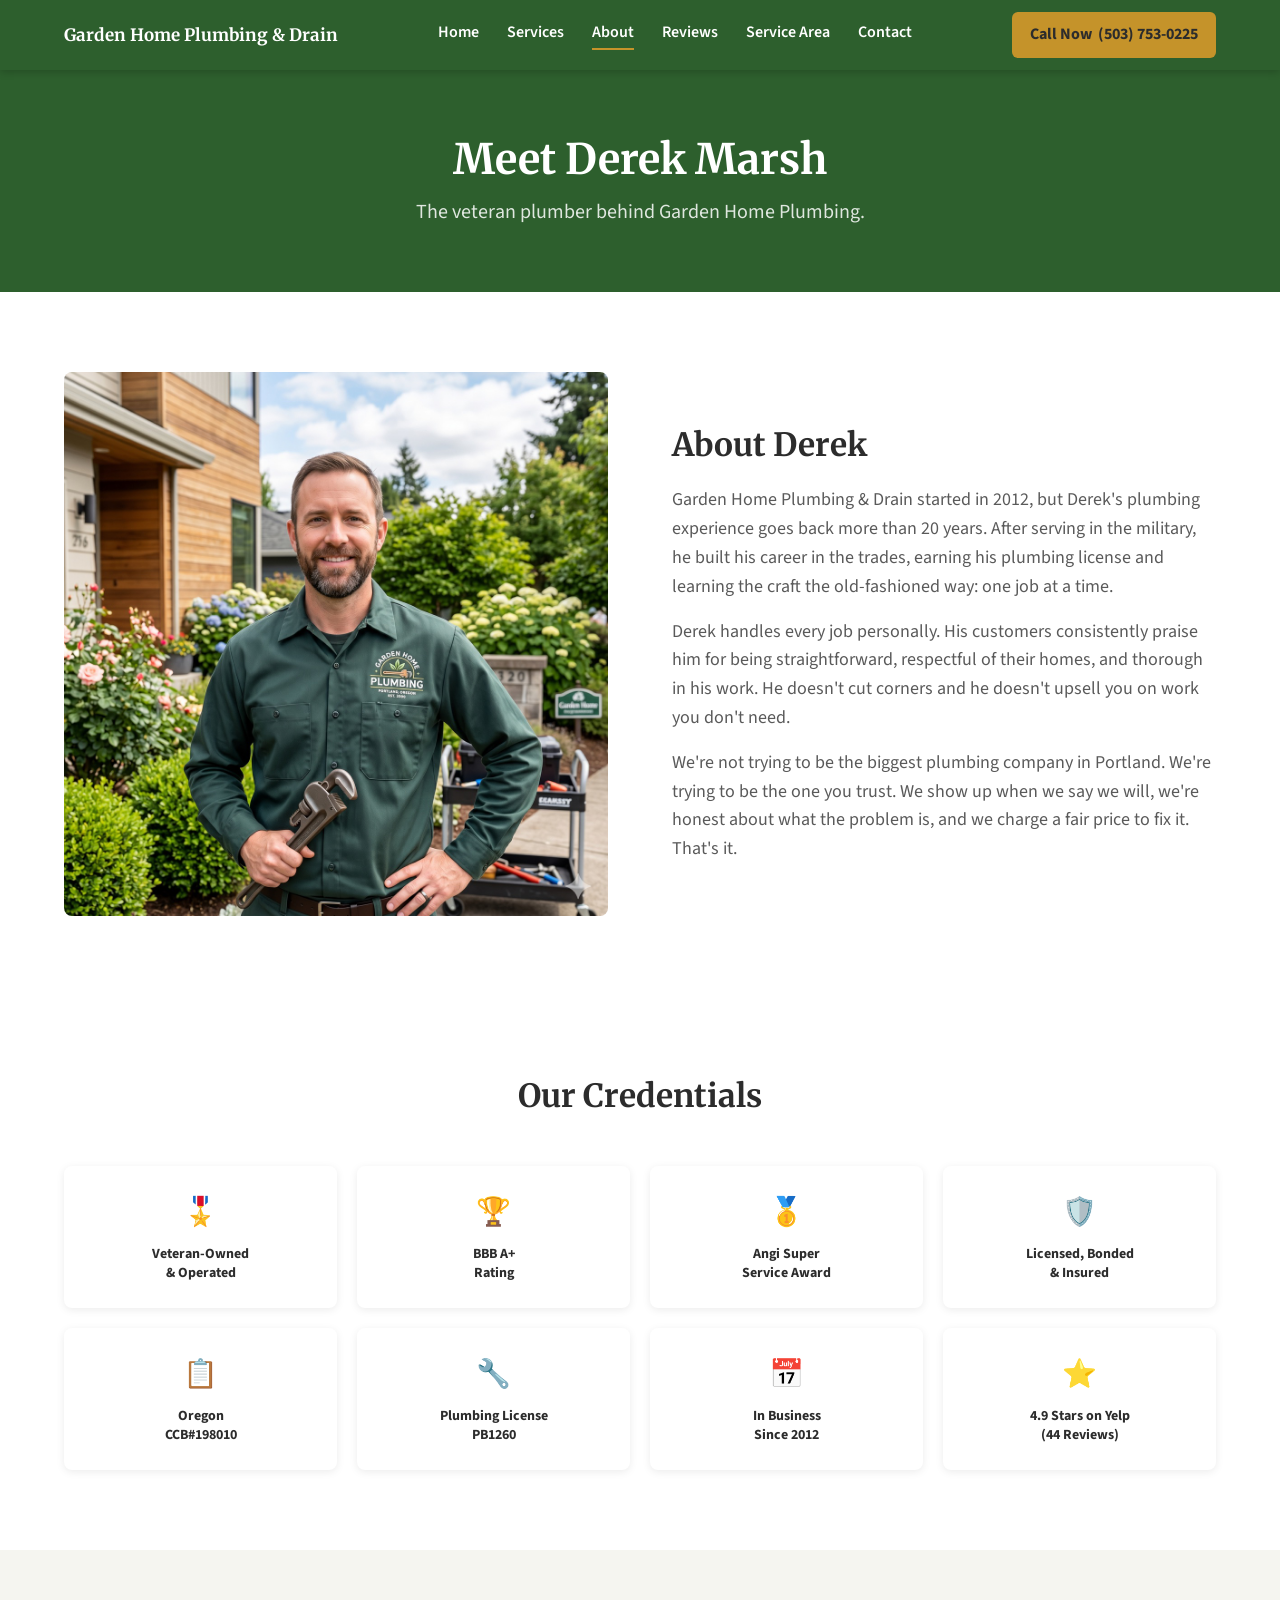
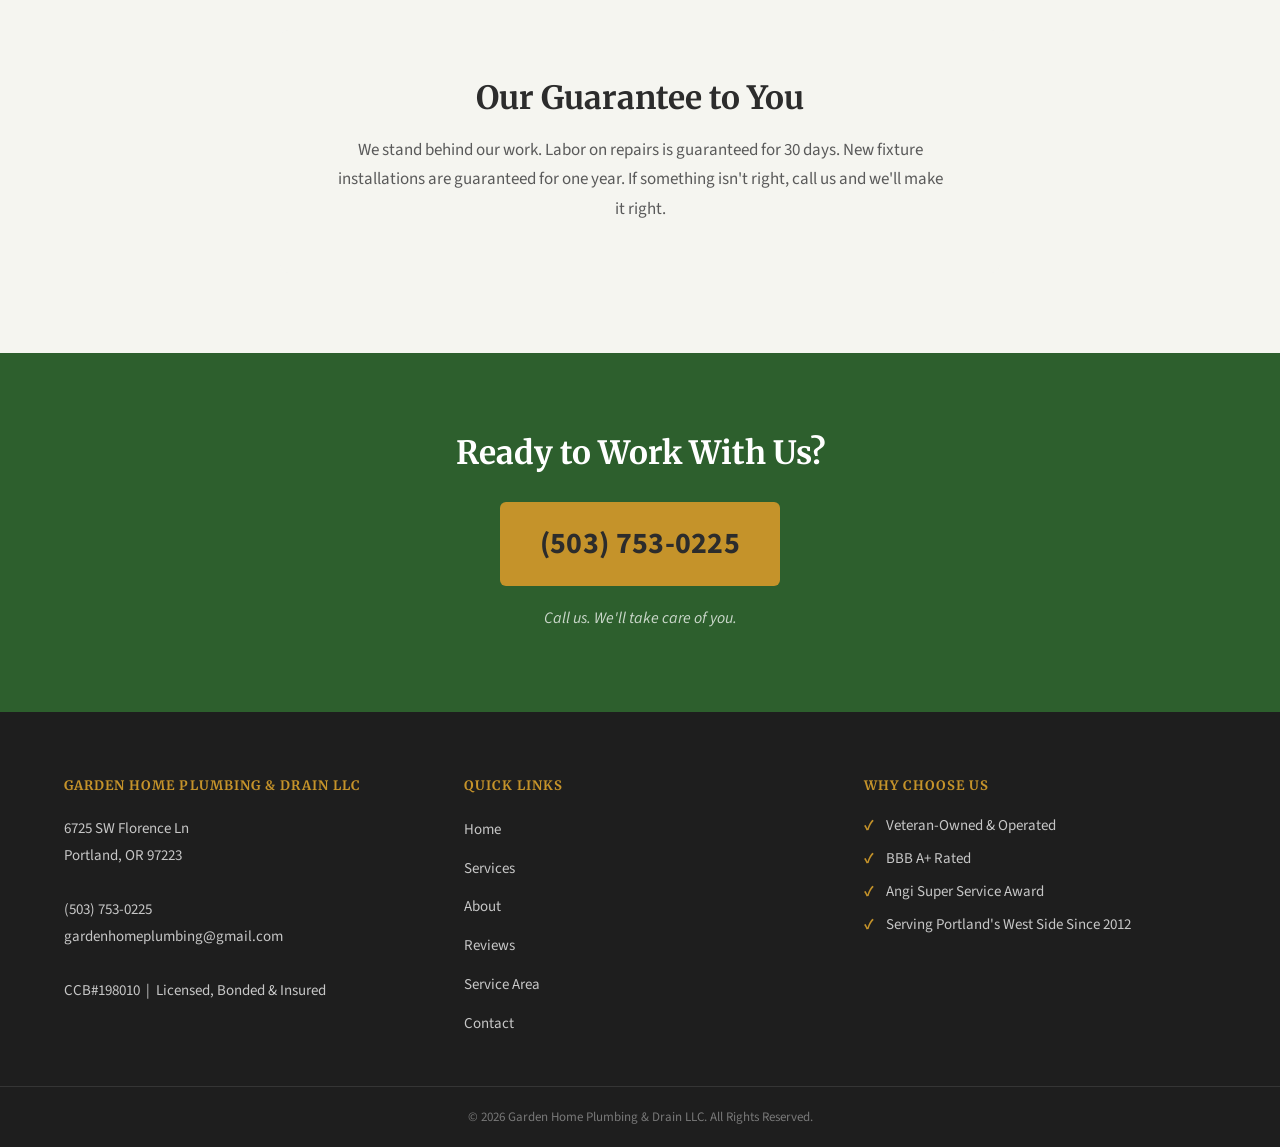
==== about.html @ 9be82d5b "Fix about.html OG image: replace about-derek-lani.jpg with about-derek.jpg Lingering Lani reference " ====
<!DOCTYPE html>
<html lang="en">
<head>
  <meta charset="UTF-8">
  <meta name="viewport" content="width=device-width, initial-scale=1.0">

  <!-- Primary Meta ============================================ -->
  <title>About Us | Veteran-Owned Portland Plumber | Garden Home Plumbing</title>
  <meta name="description" content="Meet Derek Marsh — veteran-owned Portland plumber. BBB A+, 4.9 stars on Yelp, plumbing license PB1260. Serving Portland's west side since 2012.">
  <meta name="robots" content="index, follow">
  <link rel="canonical" href="https://www.gardenhomeplumbingdrain.com/about.html">

  <!-- Open Graph ============================================== -->
  <meta property="og:type"        content="website">
  <meta property="og:site_name"   content="Garden Home Plumbing &amp; Drain LLC">
  <meta property="og:title"       content="About Us | Veteran-Owned Portland Plumber | Garden Home Plumbing">
  <meta property="og:description" content="Meet Derek Marsh — veteran-owned Portland plumber. BBB A+, 4.9 stars on Yelp. Serving Portland's west side since 2012.">
  <meta property="og:url"         content="https://www.gardenhomeplumbingdrain.com/about.html">
  <meta property="og:image"       content="https://www.gardenhomeplumbingdrain.com/images/about-derek.jpg">

  <!-- LocalBusiness Schema ==================================== -->
  <script type="application/ld+json">
  {
    "@context": "https://schema.org",
    "@type": "Plumber",
    "name": "Garden Home Plumbing & Drain LLC",
    "url": "https://www.gardenhomeplumbingdrain.com",
    "telephone": "+15037530225",
    "email": "gardenhomeplumbing@gmail.com",
    "address": {
      "@type": "PostalAddress",
      "streetAddress": "6725 SW Florence Ln",
      "addressLocality": "Portland",
      "addressRegion": "OR",
      "postalCode": "97223",
      "addressCountry": "US"
    },
    "openingHoursSpecification": [
      {
        "@type": "OpeningHoursSpecification",
        "dayOfWeek": ["Monday", "Tuesday", "Wednesday", "Thursday"],
        "opens": "08:00",
        "closes": "17:00"
      },
      {
        "@type": "OpeningHoursSpecification",
        "dayOfWeek": "Friday",
        "opens": "08:00",
        "closes": "16:00"
      }
    ],
    "areaServed": [
      {"@type": "City", "name": "Tigard"},
      {"@type": "City", "name": "Beaverton"},
      {"@type": "City", "name": "Lake Oswego"},
      {"@type": "City", "name": "Sherwood"},
      {"@type": "City", "name": "Tualatin"},
      {"@type": "City", "name": "Aloha"},
      {"@type": "City", "name": "Portland"}
    ],
    "priceRange": "$$",
    "aggregateRating": {
      "@type": "AggregateRating",
      "ratingValue": "4.9",
      "reviewCount": "44",
      "bestRating": "5"
    },
    "sameAs": [
      "https://www.yelp.com/biz/garden-home-plumbing-and-drain-llc-portland",
      "https://www.bbb.org/us/or/portland/profile/plumber/garden-home-plumbing-drain-llc-1296-22822148",
      "https://www.angi.com/companylist/us/or/portland/garden-home-plumbing-and-drain-reviews-7574298.htm"
    ]
  }
  </script>

  <link rel="stylesheet" href="styles.css">
</head>
<body>

  <div id="nav-placeholder"></div>

  <!-- ================================================
       PAGE HEADER
  ================================================ -->
  <section class="page-header">
    <h1>Meet Derek Marsh</h1>
    <p>The veteran plumber behind Garden Home Plumbing.</p>
  </section>

  <!-- ================================================
       SECTION 2: ABOUT DEREK
  ================================================ -->
  <section class="section">
    <div class="container">
      <div class="two-col">

        <img src="images/about-derek.jpg" alt="Derek Marsh, owner of Garden Home Plumbing &amp; Drain" class="photo photo--square" loading="lazy">

        <div class="two-col-text">
          <h2>About Derek</h2>
          <p>Garden Home Plumbing &amp; Drain started in 2012, but Derek's plumbing experience goes back more than 20 years. After serving in the military, he built his career in the trades, earning his plumbing license and learning the craft the old-fashioned way: one job at a time.</p>
          <p>Derek handles every job personally. His customers consistently praise him for being straightforward, respectful of their homes, and thorough in his work. He doesn't cut corners and he doesn't upsell you on work you don't need.</p>
          <p>We're not trying to be the biggest plumbing company in Portland. We're trying to be the one you trust. We show up when we say we will, we're honest about what the problem is, and we charge a fair price to fix it. That's it.</p>
        </div>

      </div>
    </div>
  </section>

  <!-- ================================================
       SECTION 4: CREDENTIALS
  ================================================ -->
  <section class="section">
    <div class="container">
      <div class="section-heading">
        <h2>Our Credentials</h2>
      </div>

      <div class="credentials-grid">

        <div class="credential-item">
          <div class="credential-icon">🎖️</div>
          <div class="credential-label">Veteran-Owned<br>&amp; Operated</div>
        </div>

        <div class="credential-item">
          <div class="credential-icon">🏆</div>
          <div class="credential-label">BBB A+<br>Rating</div>
        </div>

        <div class="credential-item">
          <div class="credential-icon">🥇</div>
          <div class="credential-label">Angi Super<br>Service Award</div>
        </div>

        <div class="credential-item">
          <div class="credential-icon">🛡️</div>
          <div class="credential-label">Licensed, Bonded<br>&amp; Insured</div>
        </div>

        <div class="credential-item">
          <div class="credential-icon">📋</div>
          <div class="credential-label">Oregon<br>CCB#198010</div>
        </div>

        <div class="credential-item">
          <div class="credential-icon">🔧</div>
          <div class="credential-label">Plumbing License<br>PB1260</div>
        </div>

        <div class="credential-item">
          <div class="credential-icon">📅</div>
          <div class="credential-label">In Business<br>Since 2012</div>
        </div>

        <div class="credential-item">
          <div class="credential-icon">⭐</div>
          <div class="credential-label">4.9 Stars on Yelp<br>(44 Reviews)</div>
        </div>

      </div>
    </div>
  </section>

  <!-- ================================================
       SECTION 5: OUR GUARANTEE
  ================================================ -->
  <section class="section section--light">
    <div class="container">
      <div class="guarantee-block">
        <h2>Our Guarantee to You</h2>
        <p>We stand behind our work. Labor on repairs is guaranteed for 30 days. New fixture installations are guaranteed for one year. If something isn't right, call us and we'll make it right.</p>
      </div>
    </div>
  </section>

  <!-- ================================================
       BOTTOM CTA
  ================================================ -->
  <section class="bottom-cta">
    <h2>Ready to Work With Us?</h2>
    <a href="tel:+15037530225" class="btn-phone" aria-label="Call Garden Home Plumbing at (503) 753-0225">(503) 753-0225</a>
    <p class="cta-support">Call us. We'll take care of you.</p>
  </section>

  <div id="footer-placeholder"></div>
  <script src="components.js"></script>
</body>
</html>
---- styles.css ----
/* ============================================
   GARDEN HOME PLUMBING & DRAIN LLC
   styles.css
   ============================================ */

/* Google Fonts */
@import url('https://fonts.googleapis.com/css2?family=Merriweather:wght@400;700&family=Source+Sans+3:wght@400;600;700&display=swap');

/* ============================================
   CSS CUSTOM PROPERTIES
   ============================================ */
:root {
  --green:       #2D5F2D;
  --green-dark:  #1E4A1E;
  --gold:        #C5932A;
  --gold-dark:   #BC8B29; /* darkened from #A67A1E — ensures 4.5:1 contrast with dark text */
  --white:       #FFFFFF;
  --bg-light:    #F5F5F0;
  --text-dark:   #2C2C2C;
  --text-medium: #5A5A5A;
  --footer-bg:   #1E1E1E;
  --border:      #CCCCCC;

  --font-heading: 'Merriweather', Georgia, serif;
  --font-body:    'Source Sans 3', Arial, sans-serif;

  --max-width:           1200px;
  --section-pad:         80px;
  --section-pad-mobile:  48px;
  --card-gap:            24px;
  --card-radius:         8px;
  --btn-radius:          6px;
}

/* ============================================
   RESET & BASE
   ============================================ */
*, *::before, *::after {
  box-sizing: border-box;
  margin: 0;
  padding: 0;
}

html {
  scroll-behavior: smooth;
  overflow-x: hidden;
}

body {
  font-family: var(--font-body);
  font-size: 18px;
  line-height: 1.6;
  color: var(--text-dark);
  background: var(--white);
  overflow-x: hidden;
}

img {
  max-width: 100%;
  height: auto;
  display: block;
}

a {
  color: inherit;
  text-decoration: none;
}

ul {
  list-style: none;
}

/* ============================================
   KEYBOARD FOCUS STYLES (accessibility)
   ============================================ */

/* Suppress mouse-click focus rings while keeping keyboard rings */
:focus:not(:focus-visible) {
  outline: none;
}

/* Default keyboard focus ring — green on light backgrounds */
:focus-visible {
  outline: 3px solid var(--green);
  outline-offset: 3px;
  border-radius: 4px;
}

/* Gold ring on green/dark backgrounds where green outline would be invisible */
.site-header :focus-visible,
.hero :focus-visible,
.bottom-cta :focus-visible,
.page-header :focus-visible,
.section--green :focus-visible,
.nav-mobile-menu :focus-visible,
.site-footer :focus-visible {
  outline-color: var(--gold);
}

/* Form fields already use border+shadow focus style — suppress duplicate outline */
.form-group input:focus-visible,
.form-group textarea:focus-visible {
  outline: none;
}

/* ============================================
   TYPOGRAPHY
   ============================================ */
h1, h2, h3, h4 {
  font-family: var(--font-heading);
  color: var(--text-dark);
}

h1 {
  font-size: 42px;
  line-height: 1.2;
  font-weight: 700;
}

h2 {
  font-size: 32px;
  line-height: 1.3;
  font-weight: 700;
}

h3 {
  font-size: 24px;
  line-height: 1.3;
  font-weight: 700;
}

p {
  margin-bottom: 16px;
}

p:last-child {
  margin-bottom: 0;
}

/* ============================================
   LAYOUT
   ============================================ */
.container {
  max-width: var(--max-width);
  margin: 0 auto;
  padding: 0 24px;
}

.section {
  padding: var(--section-pad) 0;
}

.section--light {
  background: var(--bg-light);
}

.section--green {
  background: var(--green);
}

.section--green h1,
.section--green h2,
.section--green h3,
.section--green p {
  color: var(--white);
}

/* ============================================
   NAVIGATION
   ============================================ */
.site-header {
  position: sticky;
  top: 0;
  z-index: 1000;
  background: var(--green);
  box-shadow: 0 2px 8px rgba(0, 0, 0, 0.2);
}

.nav-inner {
  display: flex;
  align-items: center;
  justify-content: space-between;
  height: 70px;
  max-width: var(--max-width);
  margin: 0 auto;
  padding: 0 24px;
  gap: 24px;
}

.nav-brand {
  font-family: var(--font-heading);
  font-size: 17px;
  font-weight: 700;
  color: var(--white);
  flex-shrink: 0;
  line-height: 1.2;
}

.nav-brand:hover {
  color: rgba(255, 255, 255, 0.9);
}

.nav-links {
  display: flex;
  gap: 28px;
  align-items: center;
  flex: 1;
  justify-content: center;
}

.nav-links a {
  color: var(--white);
  font-size: 16px;
  font-weight: 600;
  font-family: var(--font-body);
  padding-bottom: 3px;
  border-bottom: 2px solid transparent;
  transition: border-color 0.2s;
  white-space: nowrap;
}

.nav-links a:hover,
.nav-links a.active {
  border-bottom-color: var(--gold);
}

.nav-phone {
  flex-shrink: 0;
}

.nav-phone a {
  display: inline-block;
  background: var(--gold);
  color: var(--text-dark); /* dark text on gold — passes WCAG AA (5.04:1) */
  font-size: 16px;
  font-weight: 700;
  font-family: var(--font-body);
  padding: 10px 18px;
  border-radius: var(--btn-radius);
  transition: background 0.2s;
  white-space: nowrap;
}

.nav-phone a:hover {
  background: var(--gold-dark);
  color: var(--text-dark);
}

.nav-hamburger {
  display: none;
  flex-direction: column;
  gap: 5px;
  background: none;
  border: none;
  cursor: pointer;
  padding: 6px 4px;
  flex-shrink: 0;
}

.nav-hamburger span {
  display: block;
  width: 26px;
  height: 2px;
  background: var(--white);
  border-radius: 2px;
  transition: all 0.25s;
}

/* Hamburger open state */
.nav-hamburger.open span:nth-child(1) {
  transform: translateY(7px) rotate(45deg);
}
.nav-hamburger.open span:nth-child(2) {
  opacity: 0;
}
.nav-hamburger.open span:nth-child(3) {
  transform: translateY(-7px) rotate(-45deg);
}

/* Mobile dropdown */
.nav-mobile-menu {
  display: none;
  background: var(--green-dark);
  padding: 8px 24px 20px;
}

.nav-mobile-menu.open {
  display: block;
}

.nav-mobile-menu a {
  display: block;
  color: var(--white);
  font-size: 17px;
  font-weight: 600;
  font-family: var(--font-body);
  padding: 13px 0;
  border-bottom: 1px solid rgba(255, 255, 255, 0.1);
}

.nav-mobile-menu a:last-child {
  border-bottom: none;
}

.nav-mobile-menu a:hover,
.nav-mobile-menu a.active {
  color: var(--white); /* was gold — gold on dark-green only 3.69:1, white is 10.23:1 */
  text-decoration: underline;
  text-underline-offset: 3px;
}

.nav-mobile-phone {
  display: block;
  margin-top: 16px;
  background: var(--gold);
  color: var(--text-dark) !important;
  font-weight: 700;
  text-align: center;
  padding: 12px 20px;
  border-radius: var(--btn-radius);
  border-bottom: none !important;
  text-decoration: none !important;
}

.nav-mobile-phone:hover {
  background: var(--gold-dark);
  text-decoration: none !important;
}

/* ============================================
   FOOTER
   ============================================ */
.site-footer {
  background: var(--footer-bg);
  color: var(--white);
}

.footer-main {
  display: grid;
  grid-template-columns: repeat(3, 1fr);
  gap: 48px;
  max-width: var(--max-width);
  margin: 0 auto;
  padding: 64px 24px 48px;
}

.footer-col h4 {
  font-family: var(--font-heading);
  font-size: 13px;
  color: var(--gold);
  text-transform: uppercase;
  letter-spacing: 0.08em;
  margin-bottom: 18px;
}

.footer-col address {
  font-style: normal;
  font-size: 15px;
  line-height: 1.8;
  color: rgba(255, 255, 255, 0.75);
}

.footer-col address a {
  color: rgba(255, 255, 255, 0.75);
  transition: color 0.2s;
}

.footer-col address a:hover {
  color: var(--gold);
}

.footer-col ul {
  display: flex;
  flex-direction: column;
  gap: 10px;
}

.footer-col ul a {
  font-size: 15px;
  color: rgba(255, 255, 255, 0.75);
  transition: color 0.2s;
}

.footer-col ul a:hover {
  color: var(--gold);
}

.footer-trust ul {
  gap: 12px;
}

.footer-trust li {
  font-size: 15px;
  color: rgba(255, 255, 255, 0.75);
  padding-left: 22px;
  position: relative;
  line-height: 1.4;
}

.footer-trust li::before {
  content: '✓';
  position: absolute;
  left: 0;
  color: var(--gold);
  font-weight: 700;
}

.footer-bottom {
  border-top: 1px solid rgba(255, 255, 255, 0.1);
  padding: 20px 24px;
  text-align: center;
}

.footer-bottom p {
  font-size: 13px;
  color: rgba(255, 255, 255, 0.4);
  margin: 0;
}

/* ============================================
   BUTTONS
   ============================================ */
.btn {
  display: inline-block;
  font-family: var(--font-body);
  font-weight: 700;
  border: none;
  border-radius: var(--btn-radius);
  cursor: pointer;
  transition: background 0.2s, color 0.2s, border-color 0.2s;
  line-height: 1;
  text-align: center;
  text-decoration: none;
}

/* Gold — primary CTA (phone calls, main actions) */
.btn-primary {
  background: var(--gold);
  color: var(--text-dark); /* dark text on gold — passes WCAG AA (5.04:1) */
  text-transform: uppercase;
  letter-spacing: 0.04em;
  padding: 14px 28px;
  font-size: 15px;
}

.btn-primary:hover {
  background: var(--gold-dark);
  color: var(--text-dark);
}

/* Green — secondary CTA (internal navigation) */
.btn-secondary {
  background: var(--green);
  color: var(--white);
  padding: 12px 24px;
  font-size: 15px;
}

.btn-secondary:hover {
  background: var(--green-dark);
  color: var(--white);
}

/* Outline — low-emphasis actions */
.btn-outline {
  background: transparent;
  color: var(--green);
  border: 2px solid var(--green);
  padding: 11px 24px;
  font-size: 15px;
}

.btn-outline:hover {
  background: var(--green);
  color: var(--white);
}

/* White outline — used on dark/green backgrounds */
.btn-outline-white {
  background: transparent;
  color: var(--white);
  border: 2px solid var(--white);
  padding: 11px 24px;
  font-size: 15px;
}

.btn-outline-white:hover {
  background: var(--white);
  color: var(--green);
}

/* Large phone number button */
.btn-phone {
  display: inline-block;
  background: var(--gold);
  color: var(--text-dark); /* dark text on gold — passes WCAG AA (5.04:1) */
  font-family: var(--font-body);
  font-size: 30px;
  font-weight: 700;
  padding: 18px 40px;
  border-radius: var(--btn-radius);
  transition: background 0.2s;
  text-decoration: none;
  letter-spacing: 0.01em;
}

.btn-phone:hover {
  background: var(--gold-dark);
  color: var(--text-dark);
}

/* ============================================
   PAGE HEADER BANNERS (inner pages)
   ============================================ */
.page-header {
  background: var(--green);
  padding: 64px 24px;
  text-align: center;
}

.page-header h1 {
  color: var(--white);
  margin-bottom: 12px;
}

.page-header p {
  color: rgba(255, 255, 255, 0.85);
  font-size: 20px;
  max-width: 620px;
  margin: 0 auto;
}

/* ============================================
   HERO (homepage)
   ============================================ */
.hero {
  background: var(--green);
  padding: var(--section-pad) 24px;
  text-align: center;
}

.hero-content {
  max-width: 760px;
  margin: 0 auto;
}

.hero h1 {
  color: var(--white);
  margin-bottom: 20px;
}

.hero-sub {
  font-size: 20px;
  color: rgba(255, 255, 255, 0.88);
  margin-bottom: 36px;
  line-height: 1.6;
}

.hero-tagline {
  margin-top: 20px;
  font-size: 16px;
  color: rgba(255, 255, 255, 0.7);
  font-style: italic;
}

/* ============================================
   TRUST BADGES
   ============================================ */
.trust-badges {
  padding: 48px 24px;
}

.trust-badges-grid {
  display: grid;
  grid-template-columns: repeat(4, 1fr);
  gap: 24px;
  max-width: var(--max-width);
  margin: 0 auto;
  text-align: center;
}

.trust-badge {
  display: flex;
  flex-direction: column;
  align-items: center;
  gap: 14px;
}

.trust-badge-icon {
  width: 68px;
  height: 68px;
  background: var(--green);
  border-radius: 50%;
  display: flex;
  align-items: center;
  justify-content: center;
  font-size: 26px;
  flex-shrink: 0;
}

.trust-badge-label {
  font-weight: 700;
  font-size: 15px;
  color: var(--text-dark);
  line-height: 1.35;
}

/* ============================================
   SERVICE CARDS (homepage grid)
   ============================================ */
.services-grid {
  display: grid;
  grid-template-columns: repeat(3, 1fr);
  gap: var(--card-gap);
  margin-bottom: 40px;
}

.service-card {
  background: var(--white);
  border-radius: var(--card-radius);
  box-shadow: 0 2px 8px rgba(0, 0, 0, 0.09);
  padding: 28px 24px;
  transition: box-shadow 0.2s, transform 0.2s;
}

.service-card:hover {
  box-shadow: 0 6px 20px rgba(0, 0, 0, 0.13);
  transform: translateY(-2px);
}

.service-card-icon {
  font-size: 28px;
  margin-bottom: 14px;
}

.service-card h3 {
  font-size: 18px;
  color: var(--green);
  margin-bottom: 8px;
}

.service-card p {
  font-size: 15px;
  color: var(--text-medium);
  line-height: 1.5;
  margin: 0;
}

/* ============================================
   TWO-COLUMN LAYOUT
   ============================================ */
.two-col {
  display: grid;
  grid-template-columns: 1fr 1fr;
  gap: 64px;
  align-items: center;
}

.two-col-text h2 {
  margin-bottom: 20px;
}

.two-col-text p {
  color: var(--text-medium);
}

.two-col-text .btn {
  margin-top: 12px;
}

/* Reverse column order: text left, image right */
.two-col--reversed {
  direction: rtl;
}

.two-col--reversed > * {
  direction: ltr;
}

@media (max-width: 960px) {
  .two-col--reversed {
    direction: ltr;
  }
}

/* ============================================
   IMAGE PLACEHOLDERS
   ============================================ */
.img-placeholder {
  background: var(--bg-light);
  color: var(--text-medium);
  display: flex;
  align-items: center;
  justify-content: center;
  text-align: center;
  padding: 24px;
  font-size: 14px;
  font-family: var(--font-body);
  font-style: italic;
  border-radius: var(--card-radius);
  line-height: 1.5;
  width: 100%;
}

.img-placeholder--hero   { aspect-ratio: 16 / 9; }
.img-placeholder--square { aspect-ratio: 1 / 1;  }
.img-placeholder--service { aspect-ratio: 4 / 3; }

/* Real photos — replaces placeholders once images are available */
.photo {
  width: 100%;
  display: block;
  border-radius: var(--card-radius);
  object-fit: cover;
}

.photo--square  { aspect-ratio: 1 / 1; }
.photo--service { aspect-ratio: 4 / 3; }

/* ============================================
   TESTIMONIAL CARDS
   ============================================ */
.testimonials-grid {
  display: grid;
  grid-template-columns: repeat(2, 1fr);
  gap: var(--card-gap);
  margin-bottom: 40px;
}

.testimonial-card {
  background: var(--white);
  border-radius: var(--card-radius);
  box-shadow: 0 2px 8px rgba(0, 0, 0, 0.09);
  padding: 32px 28px;
  transition: box-shadow 0.2s;
}

.testimonial-card:hover {
  box-shadow: 0 6px 20px rgba(0, 0, 0, 0.13);
}

.testimonial-quote {
  font-size: 17px;
  line-height: 1.65;
  color: var(--text-dark);
  font-style: italic;
  margin-bottom: 24px;
  position: relative;
  padding-left: 28px;
}

.testimonial-quote::before {
  content: '\201C';
  font-family: Georgia, serif;
  font-size: 60px;
  color: var(--gold);
  line-height: 1;
  position: absolute;
  left: -4px;
  top: -10px;
}

.testimonial-author {
  font-weight: 700;
  font-size: 15px;
  color: var(--green);
}

.testimonial-location {
  font-size: 14px;
  color: var(--text-medium);
  margin-top: 2px;
}

/* ============================================
   BOTTOM CTA STRIP
   ============================================ */
.bottom-cta {
  background: var(--green);
  padding: var(--section-pad) 24px;
  text-align: center;
}

.bottom-cta h2 {
  color: var(--white);
  margin-bottom: 28px;
}

.bottom-cta .cta-support {
  margin-top: 20px;
  font-size: 16px;
  color: rgba(255, 255, 255, 0.75);
  font-style: italic;
}

/* ============================================
   SERVICE AREA GRID
   ============================================ */
.area-grid {
  display: grid;
  grid-template-columns: repeat(4, 1fr);
  gap: 0;
  margin-bottom: 40px;
  border-top: 1px solid var(--border);
  border-left: 1px solid var(--border);
}

.area-grid-item {
  font-size: 16px;
  font-weight: 600;
  color: var(--text-dark);
  padding: 12px 16px;
  border-bottom: 1px solid var(--border);
  border-right: 1px solid var(--border);
}

/* ============================================
   NOT SURE BLOCK (service area page)
   ============================================ */
.not-sure-block {
  max-width: 620px;
  margin: 0 auto;
  text-align: center;
}

.not-sure-block h2 {
  margin-bottom: 16px;
}

.not-sure-block p {
  font-size: 18px;
  color: var(--text-medium);
  line-height: 1.7;
}

.not-sure-block a {
  color: var(--green);
  font-weight: 700;
  text-decoration: underline;
}

/* ============================================
   REVIEW SUMMARY BAR
   ============================================ */
.review-summary {
  display: flex;
  justify-content: center;
  align-items: center;
  gap: 48px;
  flex-wrap: wrap;
  padding: 36px 24px;
  background: var(--bg-light);
  border-radius: var(--card-radius);
  margin-bottom: 48px;
}

.review-stat-number {
  display: block;
  font-family: var(--font-heading);
  font-size: 30px;
  font-weight: 700;
  color: var(--green);
  line-height: 1;
  margin-bottom: 4px;
}

.review-stat-label {
  font-size: 14px;
  color: var(--text-medium);
}

/* ============================================
   EXTERNAL REVIEW LINKS
   ============================================ */
.review-links {
  display: grid;
  grid-template-columns: repeat(3, 1fr);
  gap: var(--card-gap);
}

.review-link-card {
  background: var(--white);
  border-radius: var(--card-radius);
  box-shadow: 0 2px 8px rgba(0, 0, 0, 0.09);
  padding: 32px 24px;
  text-align: center;
  transition: box-shadow 0.2s, transform 0.2s;
  color: var(--text-dark);
}

.review-link-card:hover {
  box-shadow: 0 6px 20px rgba(0, 0, 0, 0.13);
  transform: translateY(-2px);
  color: var(--text-dark);
}

.review-link-card .review-platform {
  font-family: var(--font-heading);
  font-size: 20px;
  font-weight: 700;
  color: var(--green);
  margin-bottom: 10px;
}

.review-link-card p {
  font-size: 15px;
  color: var(--text-medium);
  margin: 0 0 12px;
}

.review-link-arrow {
  font-size: 18px;
  color: var(--gold);
  font-weight: 700;
}

/* ============================================
   SERVICES LIST PAGE (alternating)
   ============================================ */
.service-detail {
  padding: var(--section-pad) 0;
  background: var(--white);
}

.service-detail + .service-detail {
  border-top: 1px solid #e8e8e3;
}

/* Alternate rows get a light background */
.service-detail--alt {
  background: var(--bg-light);
}

/* Flip column order for alt rows: image moves to right, text to left */
.service-detail--alt .two-col {
  direction: rtl;
}

.service-detail--alt .two-col > * {
  direction: ltr;
}

@media (max-width: 960px) {
  /* Restore normal stacking order on tablet/mobile */
  .service-detail--alt .two-col {
    direction: ltr;
  }
}

/* ============================================
   PRICING BLOCK
   ============================================ */
.pricing-block {
  border-left: 5px solid var(--gold);
  background: var(--white);
  border-radius: var(--card-radius);
  box-shadow: 0 2px 8px rgba(0, 0, 0, 0.08);
  padding: 40px 48px;
  max-width: 720px;
  margin: 0 auto;
  text-align: center;
}

.pricing-block h2 {
  margin-bottom: 16px;
}

.pricing-block p {
  font-size: 17px;
  color: var(--text-medium);
  line-height: 1.75;
  margin: 0;
}

/* ============================================
   CREDENTIALS GRID
   ============================================ */
.credentials-grid {
  display: grid;
  grid-template-columns: repeat(4, 1fr);
  gap: 20px;
}

.credential-item {
  background: var(--white);
  border-radius: var(--card-radius);
  box-shadow: 0 2px 8px rgba(0, 0, 0, 0.08);
  padding: 24px 16px;
  text-align: center;
}

.credential-icon {
  font-size: 28px;
  margin-bottom: 10px;
}

.credential-label {
  font-size: 14px;
  font-weight: 700;
  color: var(--text-dark);
  line-height: 1.4;
}

/* ============================================
   GUARANTEE BLOCK
   ============================================ */
.guarantee-block {
  background: var(--bg-light);
  border-radius: var(--card-radius);
  padding: 48px 56px;
  max-width: 720px;
  margin: 0 auto;
  text-align: center;
}

.guarantee-block h2 {
  margin-bottom: 16px;
}

.guarantee-block p {
  font-size: 17px;
  color: var(--text-medium);
  line-height: 1.75;
  margin: 0;
}

/* ============================================
   CONTACT PAGE
   ============================================ */
.contact-grid {
  display: grid;
  grid-template-columns: 1fr 1fr;
  gap: 64px;
  align-items: start;
}

.contact-detail-row {
  display: flex;
  gap: 16px;
  margin-bottom: 18px;
  align-items: flex-start;
}

.contact-detail-label {
  font-weight: 700;
  font-size: 15px;
  color: var(--text-dark);
  min-width: 60px;
  flex-shrink: 0;
}

.contact-detail-value {
  font-size: 15px;
  color: var(--text-medium);
  line-height: 1.5;
}

.contact-detail-value a {
  color: var(--green);
  text-decoration: underline;
}

.contact-note {
  margin-top: 24px;
  font-size: 15px;
  color: var(--text-medium);
  font-style: italic;
}

/* Contact form */
.form-group {
  margin-bottom: 20px;
}

.form-group label {
  display: block;
  font-weight: 600;
  font-size: 15px;
  color: var(--text-dark);
  margin-bottom: 6px;
}

.form-group input,
.form-group textarea {
  width: 100%;
  border: 1px solid var(--border);
  border-radius: 6px;
  padding: 12px;
  font-family: var(--font-body);
  font-size: 16px;
  color: var(--text-dark);
  background: var(--white);
  transition: border-color 0.2s;
  appearance: none;
}

.form-group input:focus,
.form-group textarea:focus {
  outline: none;
  border-color: var(--green);
  box-shadow: 0 0 0 3px rgba(45, 95, 45, 0.1);
}

.form-group textarea {
  resize: vertical;
  min-height: 130px;
}

.form-note {
  font-size: 13px;
  color: var(--text-medium);
  margin-top: 12px;
  font-style: italic;
}

.form-success {
  display: none;
  background: var(--bg-light);
  border-left: 4px solid var(--green);
  border-radius: var(--card-radius);
  padding: 20px 24px;
  margin-top: 16px;
  font-size: 16px;
  color: var(--text-dark);
  line-height: 1.5;
}

/* ============================================
   PHONE CTA BLOCK (large centered)
   ============================================ */
.phone-cta-block {
  text-align: center;
  padding: 48px 24px;
}

/* ============================================
   SECTION HEADING (centered with optional sub)
   ============================================ */
.section-heading {
  text-align: center;
  margin-bottom: 48px;
}

.section-heading h2 {
  margin-bottom: 12px;
}

.section-heading p {
  font-size: 18px;
  color: var(--text-medium);
  max-width: 560px;
  margin: 0 auto;
}

/* ============================================
   UTILITY
   ============================================ */
.text-center  { text-align: center; }
.text-green   { color: var(--green); }
.text-gold    { color: var(--gold); }
.text-medium  { color: var(--text-medium); }

.mt-8  { margin-top: 8px; }
.mt-16 { margin-top: 16px; }
.mt-24 { margin-top: 24px; }
.mt-32 { margin-top: 32px; }
.mt-40 { margin-top: 40px; }
.mt-48 { margin-top: 48px; }

.mb-8  { margin-bottom: 8px; }
.mb-16 { margin-bottom: 16px; }
.mb-24 { margin-bottom: 24px; }
.mb-32 { margin-bottom: 32px; }
.mb-40 { margin-bottom: 40px; }
.mb-48 { margin-bottom: 48px; }

/* ============================================
   RESPONSIVE — TABLET  (≤ 960px)
   ============================================ */
@media (max-width: 960px) {
  .two-col {
    grid-template-columns: 1fr;
    gap: 40px;
  }

  .services-grid {
    grid-template-columns: repeat(2, 1fr);
  }

  .trust-badges-grid {
    grid-template-columns: repeat(2, 1fr);
    gap: 32px;
  }

  .credentials-grid {
    grid-template-columns: repeat(2, 1fr);
  }

  .review-links {
    grid-template-columns: 1fr;
    max-width: 480px;
    margin-left: auto;
    margin-right: auto;
  }

  .footer-main {
    grid-template-columns: 1fr 1fr;
    gap: 40px;
  }

  .footer-main .footer-col:last-child {
    grid-column: 1 / -1;
  }

  .area-grid {
    grid-template-columns: repeat(3, 1fr);
  }

  .contact-grid {
    grid-template-columns: 1fr;
    gap: 48px;
  }

  .pricing-block {
    padding: 36px 36px;
  }

  .guarantee-block {
    padding: 40px 40px;
  }
}

/* ============================================
   RESPONSIVE — MOBILE  (≤ 640px)
   ============================================ */
@media (max-width: 640px) {
  body { font-size: 16px; }

  h1 { font-size: 30px; }
  h2 { font-size: 26px; }
  h3 { font-size: 20px; }

  .section { padding: var(--section-pad-mobile) 0; }

  /* Nav — hide links and desktop phone button, show hamburger */
  .nav-links     { display: none; }
  .nav-phone     { display: none; }
  .nav-hamburger { display: flex; }

  .nav-brand {
    font-size: 14px;
  }

  /* Grids → single column */
  .services-grid      { grid-template-columns: 1fr; }
  .testimonials-grid  { grid-template-columns: 1fr; }
  .area-grid          { grid-template-columns: repeat(2, 1fr); }
  .credentials-grid   { grid-template-columns: repeat(2, 1fr); }

  .trust-badges-grid {
    grid-template-columns: repeat(2, 1fr);
    gap: 24px;
  }

  /* Footer */
  .footer-main {
    grid-template-columns: 1fr;
    gap: 32px;
    padding: 48px 24px 32px;
  }

  .footer-main .footer-col:last-child {
    grid-column: auto;
  }

  /* Large phone button */
  .btn-phone {
    font-size: 24px;
    padding: 15px 28px;
  }

  .page-header {
    padding: 48px 20px;
  }

  .page-header p {
    font-size: 17px;
  }

  .pricing-block,
  .guarantee-block {
    padding: 32px 24px;
  }

  .review-summary {
    gap: 28px;
  }
}
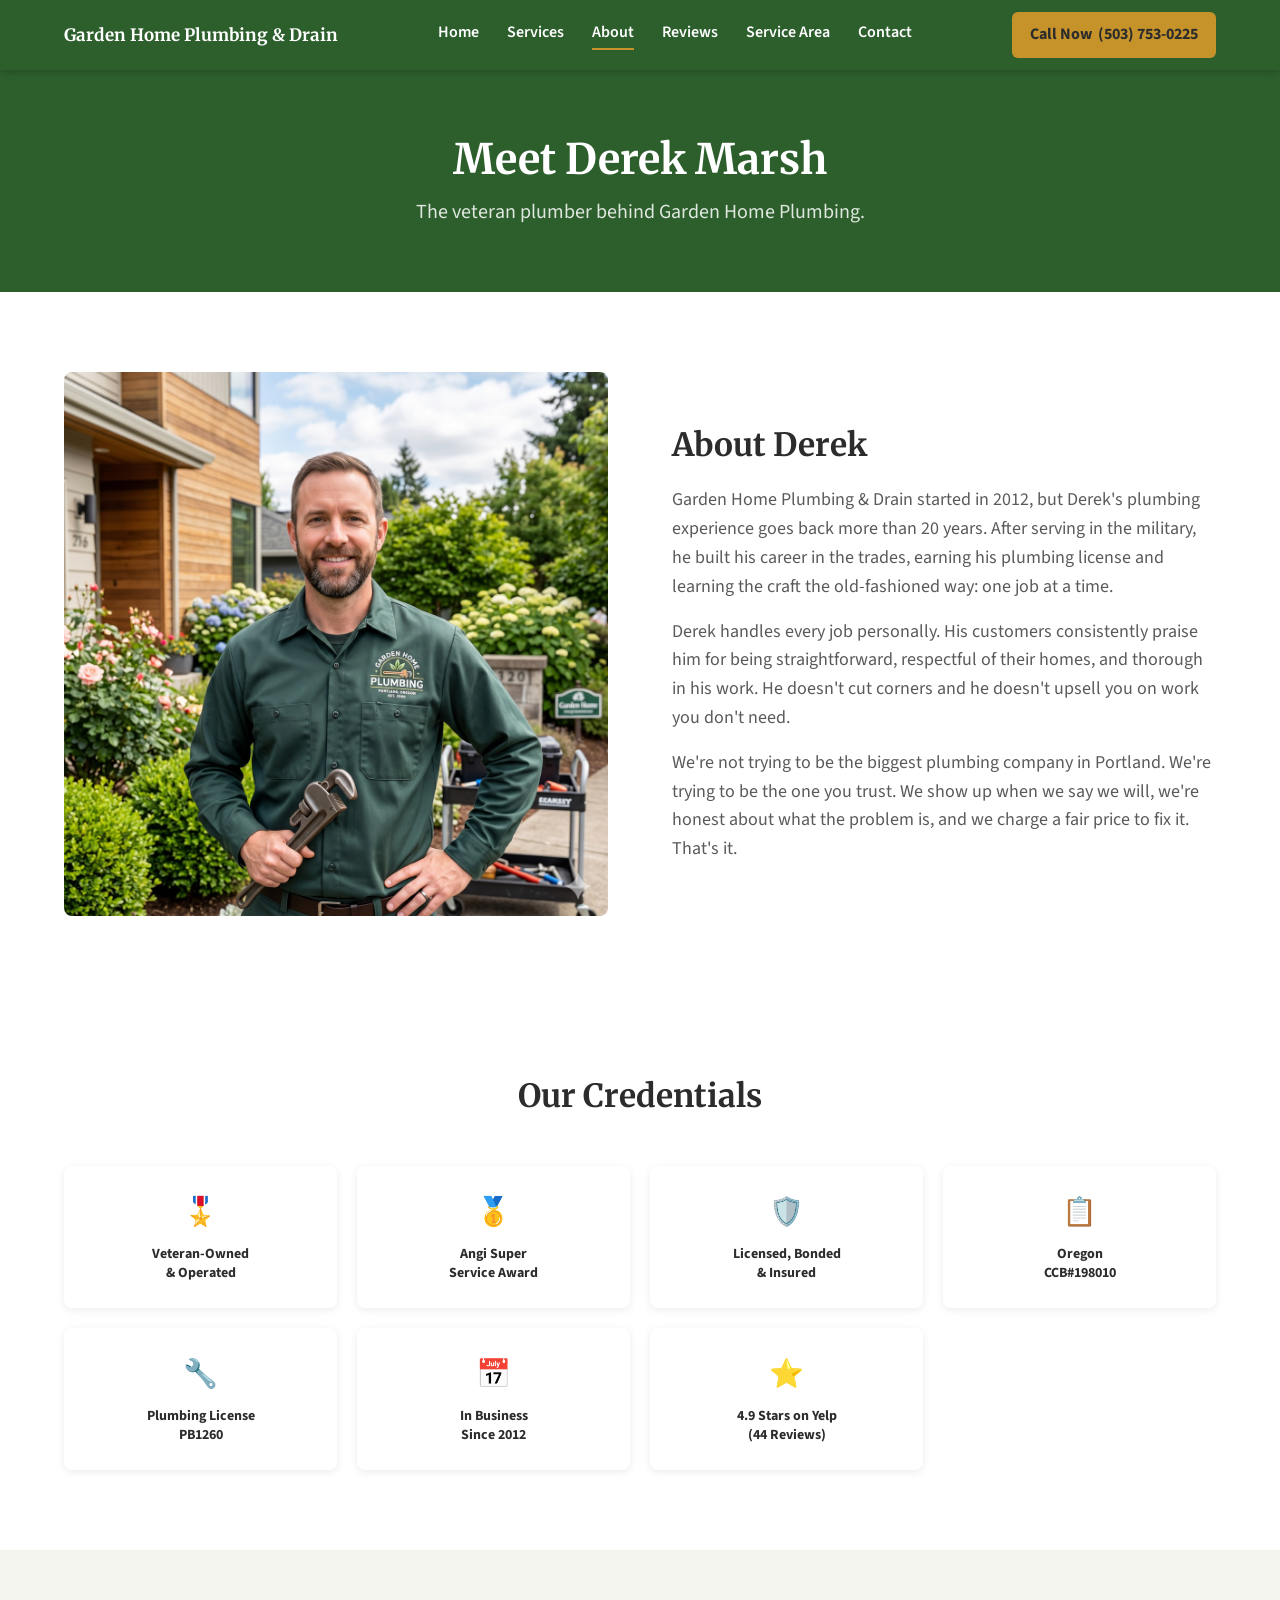
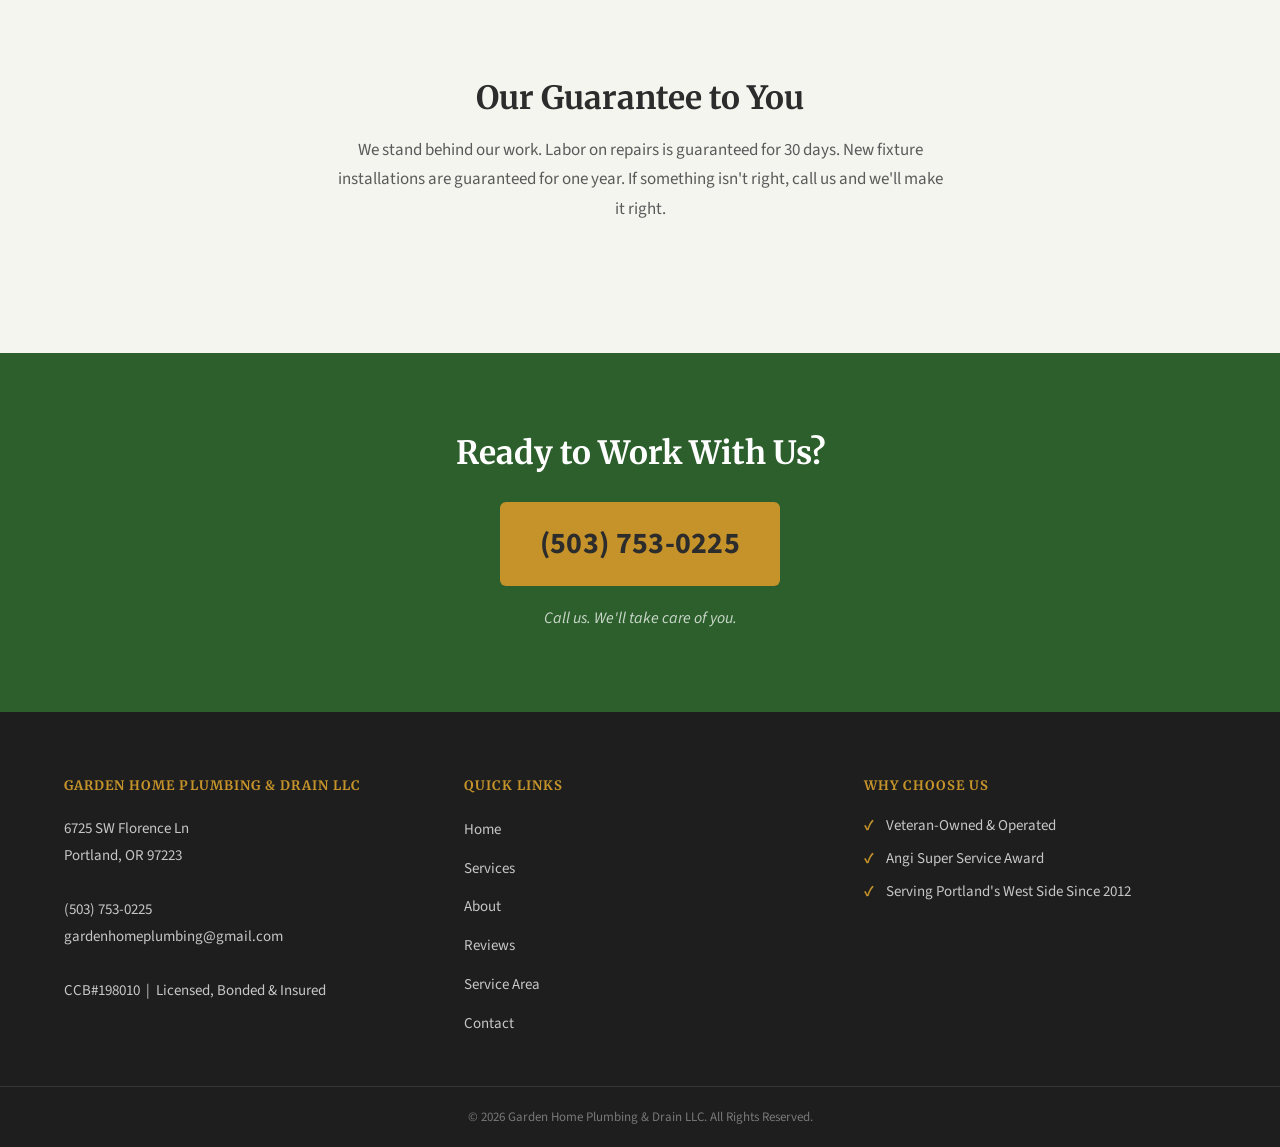
==== commit d1108bea: "Remove tankless references and all BBB mentions sitewide Removed "tankless" from water heater copy o" ====
--- a/about.html
+++ b/about.html
@@ -6,17 +6,17 @@
 
   <!-- Primary Meta ============================================ -->
   <title>About Us | Veteran-Owned Portland Plumber | Garden Home Plumbing</title>
-  <meta name="description" content="Meet Derek Marsh — veteran-owned Portland plumber. BBB A+, 4.9 stars on Yelp, plumbing license PB1260. Serving Portland's west side since 2012.">
+  <meta name="description" content="Meet Derek Marsh — veteran-owned Portland plumber. 4.9 stars on Yelp, plumbing license PB1260. Serving Portland's west side since 2012.">
   <meta name="robots" content="index, follow">
-  <link rel="canonical" href="https://www.gardenhomeplumbingdrain.com/about.html">
+  <link rel="canonical" href="https://www.gardenhomeplumbing.com/about.html">
 
   <!-- Open Graph ============================================== -->
   <meta property="og:type"        content="website">
   <meta property="og:site_name"   content="Garden Home Plumbing &amp; Drain LLC">
   <meta property="og:title"       content="About Us | Veteran-Owned Portland Plumber | Garden Home Plumbing">
-  <meta property="og:description" content="Meet Derek Marsh — veteran-owned Portland plumber. BBB A+, 4.9 stars on Yelp. Serving Portland's west side since 2012.">
-  <meta property="og:url"         content="https://www.gardenhomeplumbingdrain.com/about.html">
-  <meta property="og:image"       content="https://www.gardenhomeplumbingdrain.com/images/about-derek.jpg">
+  <meta property="og:description" content="Meet Derek Marsh — veteran-owned Portland plumber. 4.9 stars on Yelp. Serving Portland's west side since 2012.">
+  <meta property="og:url"         content="https://www.gardenhomeplumbing.com/about.html">
+  <meta property="og:image"       content="https://www.gardenhomeplumbing.com/images/about-derek.jpg">
 
   <!-- LocalBusiness Schema ==================================== -->
   <script type="application/ld+json">
@@ -24,7 +24,7 @@
     "@context": "https://schema.org",
     "@type": "Plumber",
     "name": "Garden Home Plumbing & Drain LLC",
-    "url": "https://www.gardenhomeplumbingdrain.com",
+    "url": "https://www.gardenhomeplumbing.com",
     "telephone": "+15037530225",
     "email": "gardenhomeplumbing@gmail.com",
     "address": {
@@ -67,7 +67,6 @@
     },
     "sameAs": [
       "https://www.yelp.com/biz/garden-home-plumbing-and-drain-llc-portland",
-      "https://www.bbb.org/us/or/portland/profile/plumber/garden-home-plumbing-drain-llc-1296-22822148",
       "https://www.angi.com/companylist/us/or/portland/garden-home-plumbing-and-drain-reviews-7574298.htm"
     ]
   }
@@ -121,11 +120,6 @@
         <div class="credential-item">
           <div class="credential-icon">🎖️</div>
           <div class="credential-label">Veteran-Owned<br>&amp; Operated</div>
-        </div>
-
-        <div class="credential-item">
-          <div class="credential-icon">🏆</div>
-          <div class="credential-label">BBB A+<br>Rating</div>
         </div>
 
         <div class="credential-item">
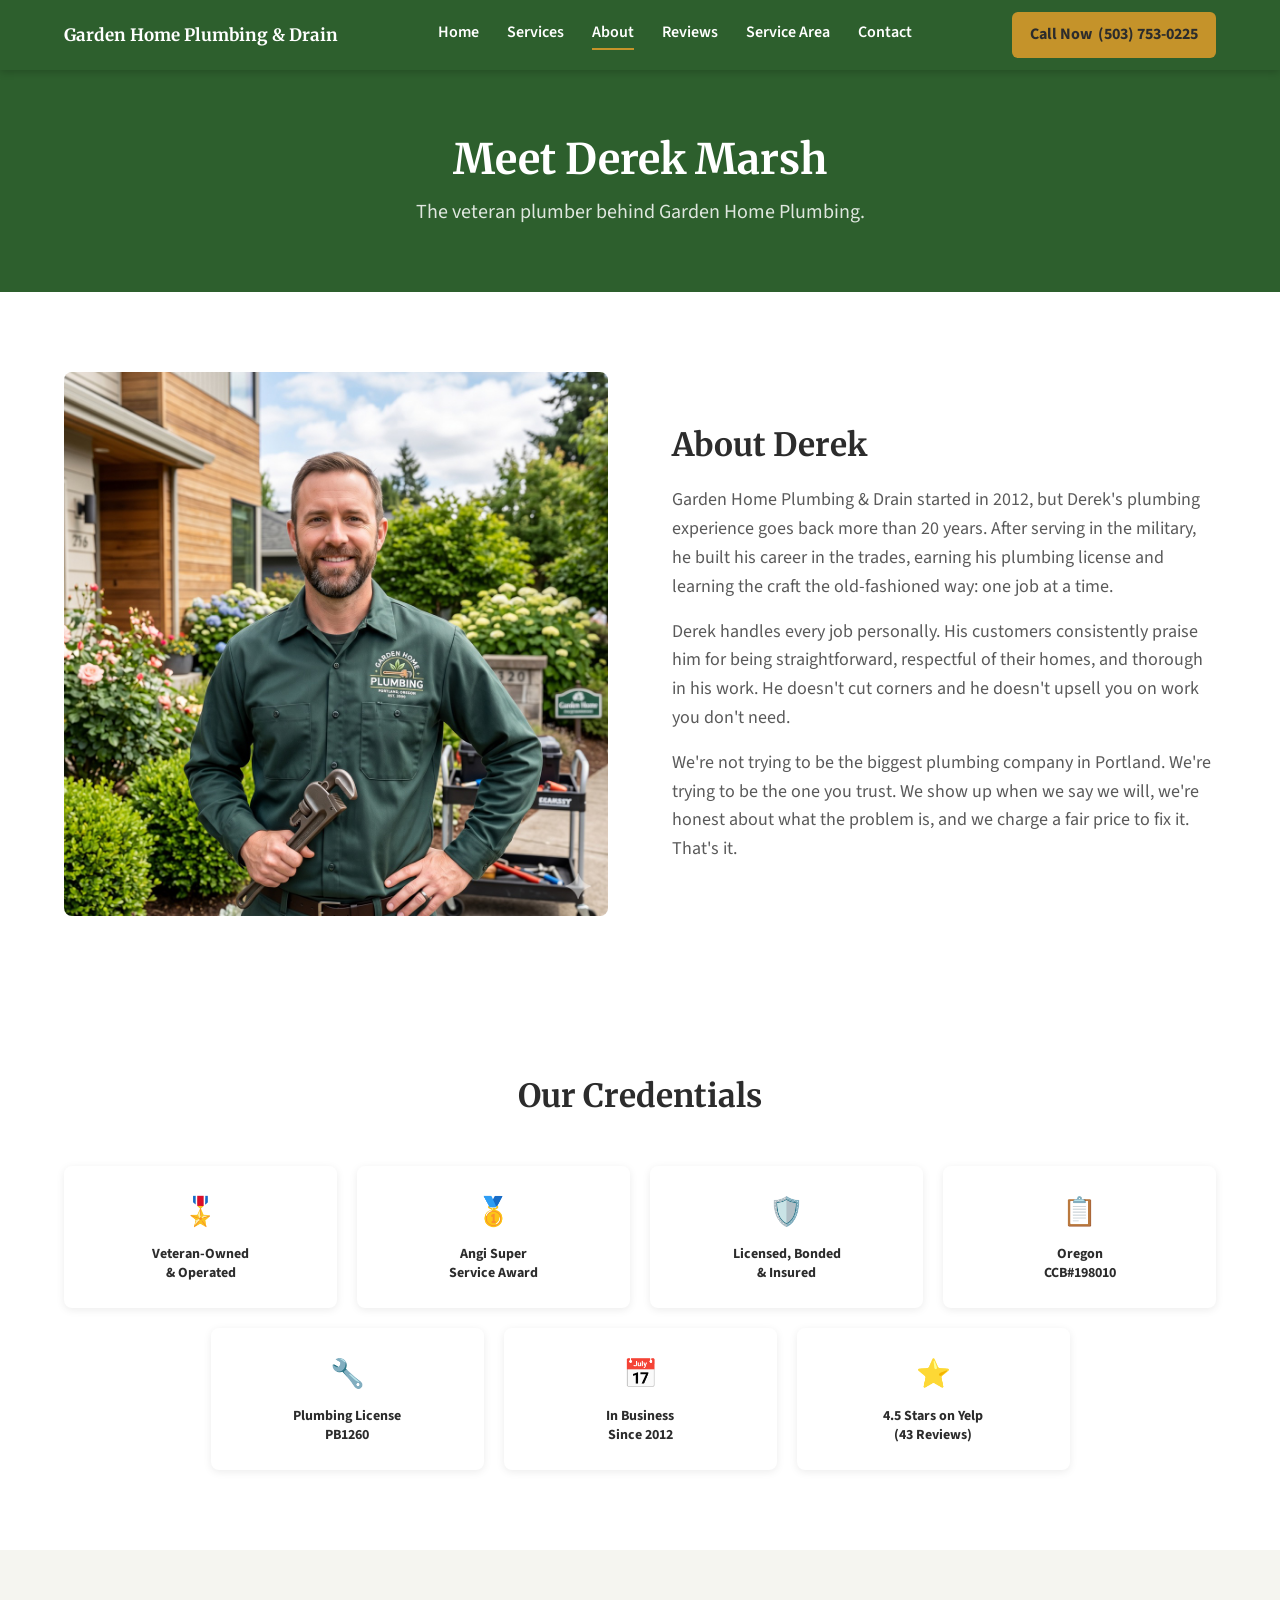
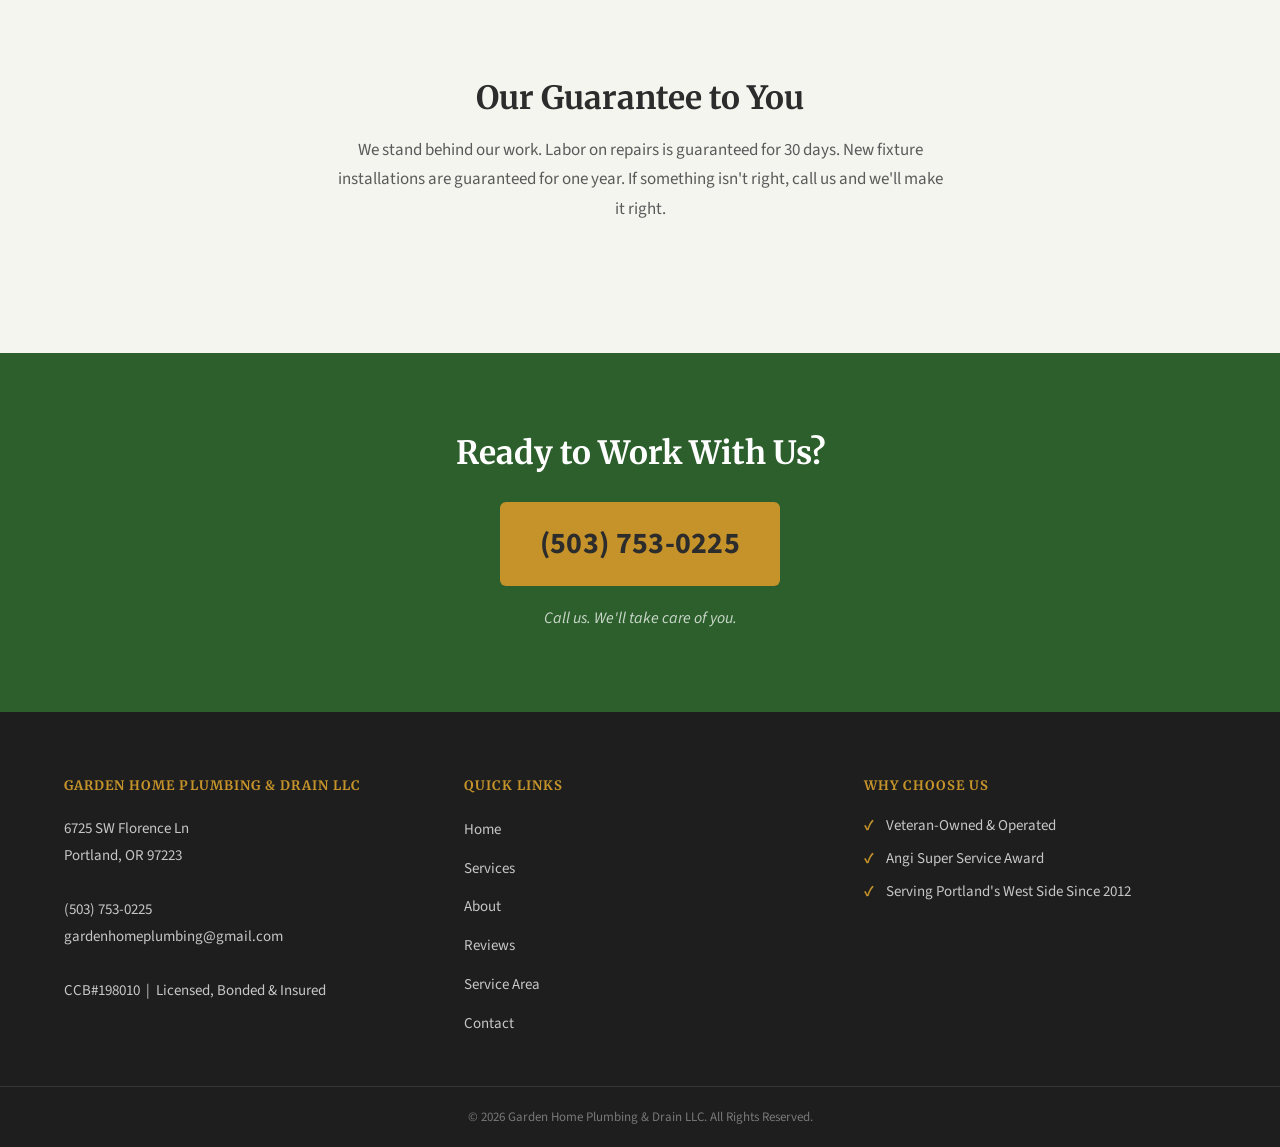
==== commit d52350b8: "Swap about-team image, correct Yelp rating, add image inventory Replaced about-team.jpg with new AI-" ====
--- a/about.html
+++ b/about.html
@@ -6,7 +6,7 @@
 
   <!-- Primary Meta ============================================ -->
   <title>About Us | Veteran-Owned Portland Plumber | Garden Home Plumbing</title>
-  <meta name="description" content="Meet Derek Marsh — veteran-owned Portland plumber. 4.9 stars on Yelp, plumbing license PB1260. Serving Portland's west side since 2012.">
+  <meta name="description" content="Meet Derek Marsh — veteran-owned Portland plumber. 4.5 stars on Yelp, plumbing license PB1260. Serving Portland's west side since 2012.">
   <meta name="robots" content="index, follow">
   <link rel="canonical" href="https://www.gardenhomeplumbing.com/about.html">
 
@@ -14,7 +14,7 @@
   <meta property="og:type"        content="website">
   <meta property="og:site_name"   content="Garden Home Plumbing &amp; Drain LLC">
   <meta property="og:title"       content="About Us | Veteran-Owned Portland Plumber | Garden Home Plumbing">
-  <meta property="og:description" content="Meet Derek Marsh — veteran-owned Portland plumber. 4.9 stars on Yelp. Serving Portland's west side since 2012.">
+  <meta property="og:description" content="Meet Derek Marsh — veteran-owned Portland plumber. 4.5 stars on Yelp. Serving Portland's west side since 2012.">
   <meta property="og:url"         content="https://www.gardenhomeplumbing.com/about.html">
   <meta property="og:image"       content="https://www.gardenhomeplumbing.com/images/about-derek.jpg">
 
@@ -61,8 +61,8 @@
     "priceRange": "$$",
     "aggregateRating": {
       "@type": "AggregateRating",
-      "ratingValue": "4.9",
-      "reviewCount": "44",
+      "ratingValue": "4.5",
+      "reviewCount": "43",
       "bestRating": "5"
     },
     "sameAs": [
@@ -149,7 +149,7 @@
 
         <div class="credential-item">
           <div class="credential-icon">⭐</div>
-          <div class="credential-label">4.9 Stars on Yelp<br>(44 Reviews)</div>
+          <div class="credential-label">4.5 Stars on Yelp<br>(43 Reviews)</div>
         </div>
 
       </div>
--- a/styles.css
+++ b/styles.css
@@ -571,8 +571,9 @@
 }
 
 .trust-badges-grid {
-  display: grid;
-  grid-template-columns: repeat(4, 1fr);
+  display: flex;
+  justify-content: center;
+  flex-wrap: wrap;
   gap: 24px;
   max-width: var(--max-width);
   margin: 0 auto;
@@ -584,6 +585,7 @@
   flex-direction: column;
   align-items: center;
   gap: 14px;
+  flex: 0 0 200px;
 }
 
 .trust-badge-icon {
@@ -854,6 +856,10 @@
   margin-bottom: 48px;
 }
 
+.review-stat {
+  text-align: center;
+}
+
 .review-stat-number {
   display: block;
   font-family: var(--font-heading);
@@ -873,8 +879,9 @@
    EXTERNAL REVIEW LINKS
    ============================================ */
 .review-links {
-  display: grid;
-  grid-template-columns: repeat(3, 1fr);
+  display: flex;
+  justify-content: center;
+  flex-wrap: wrap;
   gap: var(--card-gap);
 }
 
@@ -886,6 +893,8 @@
   text-align: center;
   transition: box-shadow 0.2s, transform 0.2s;
   color: var(--text-dark);
+  flex: 0 0 340px;
+  max-width: 100%;
 }
 
 .review-link-card:hover {
@@ -976,8 +985,9 @@
    CREDENTIALS GRID
    ============================================ */
 .credentials-grid {
-  display: grid;
-  grid-template-columns: repeat(4, 1fr);
+  display: flex;
+  flex-wrap: wrap;
+  justify-content: center;
   gap: 20px;
 }
 
@@ -987,6 +997,7 @@
   box-shadow: 0 2px 8px rgba(0, 0, 0, 0.08);
   padding: 24px 16px;
   text-align: center;
+  flex: 0 0 calc(25% - 15px);
 }
 
 .credential-icon {
@@ -1188,19 +1199,11 @@
   }
 
   .trust-badges-grid {
-    grid-template-columns: repeat(2, 1fr);
     gap: 32px;
   }
 
-  .credentials-grid {
-    grid-template-columns: repeat(2, 1fr);
-  }
-
-  .review-links {
-    grid-template-columns: 1fr;
-    max-width: 480px;
-    margin-left: auto;
-    margin-right: auto;
+  .credential-item {
+    flex: 0 0 calc(50% - 10px);
   }
 
   .footer-main {
@@ -1255,10 +1258,8 @@
   .services-grid      { grid-template-columns: 1fr; }
   .testimonials-grid  { grid-template-columns: 1fr; }
   .area-grid          { grid-template-columns: repeat(2, 1fr); }
-  .credentials-grid   { grid-template-columns: repeat(2, 1fr); }
 
   .trust-badges-grid {
-    grid-template-columns: repeat(2, 1fr);
     gap: 24px;
   }
 
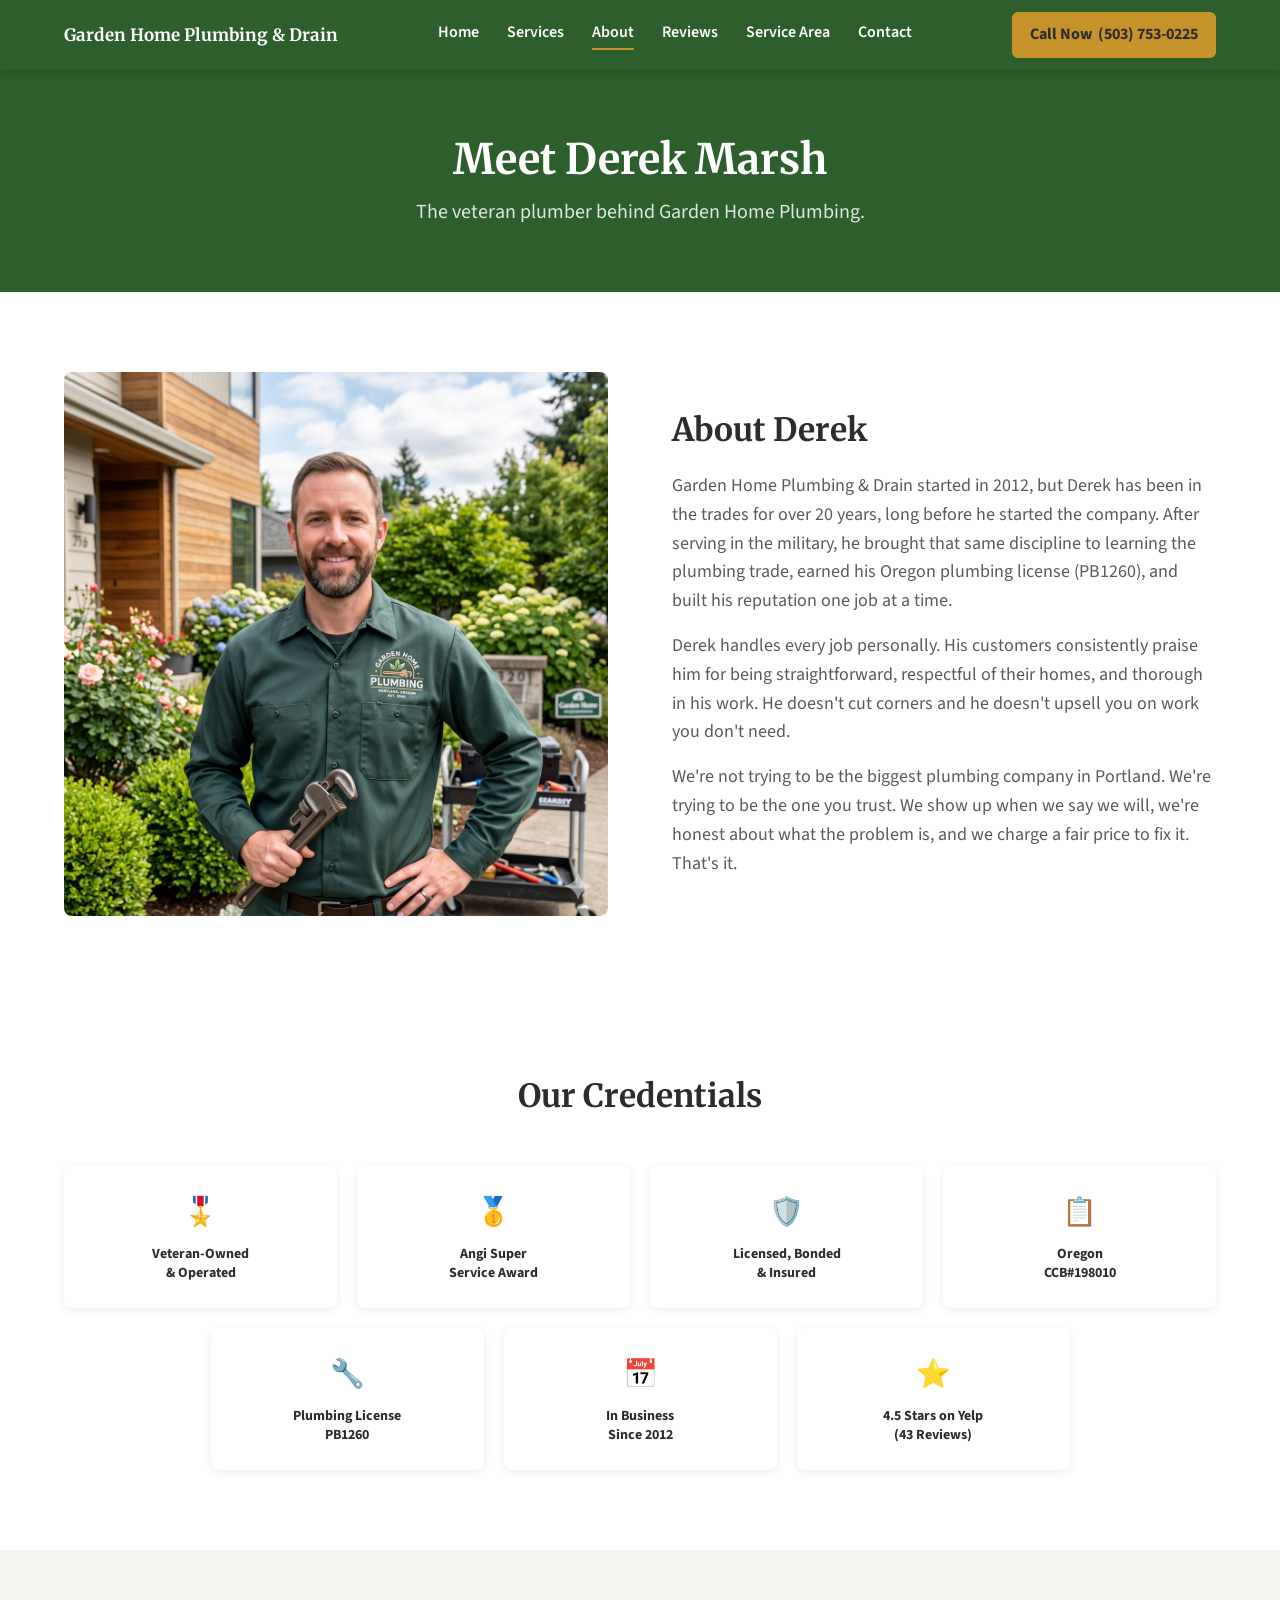
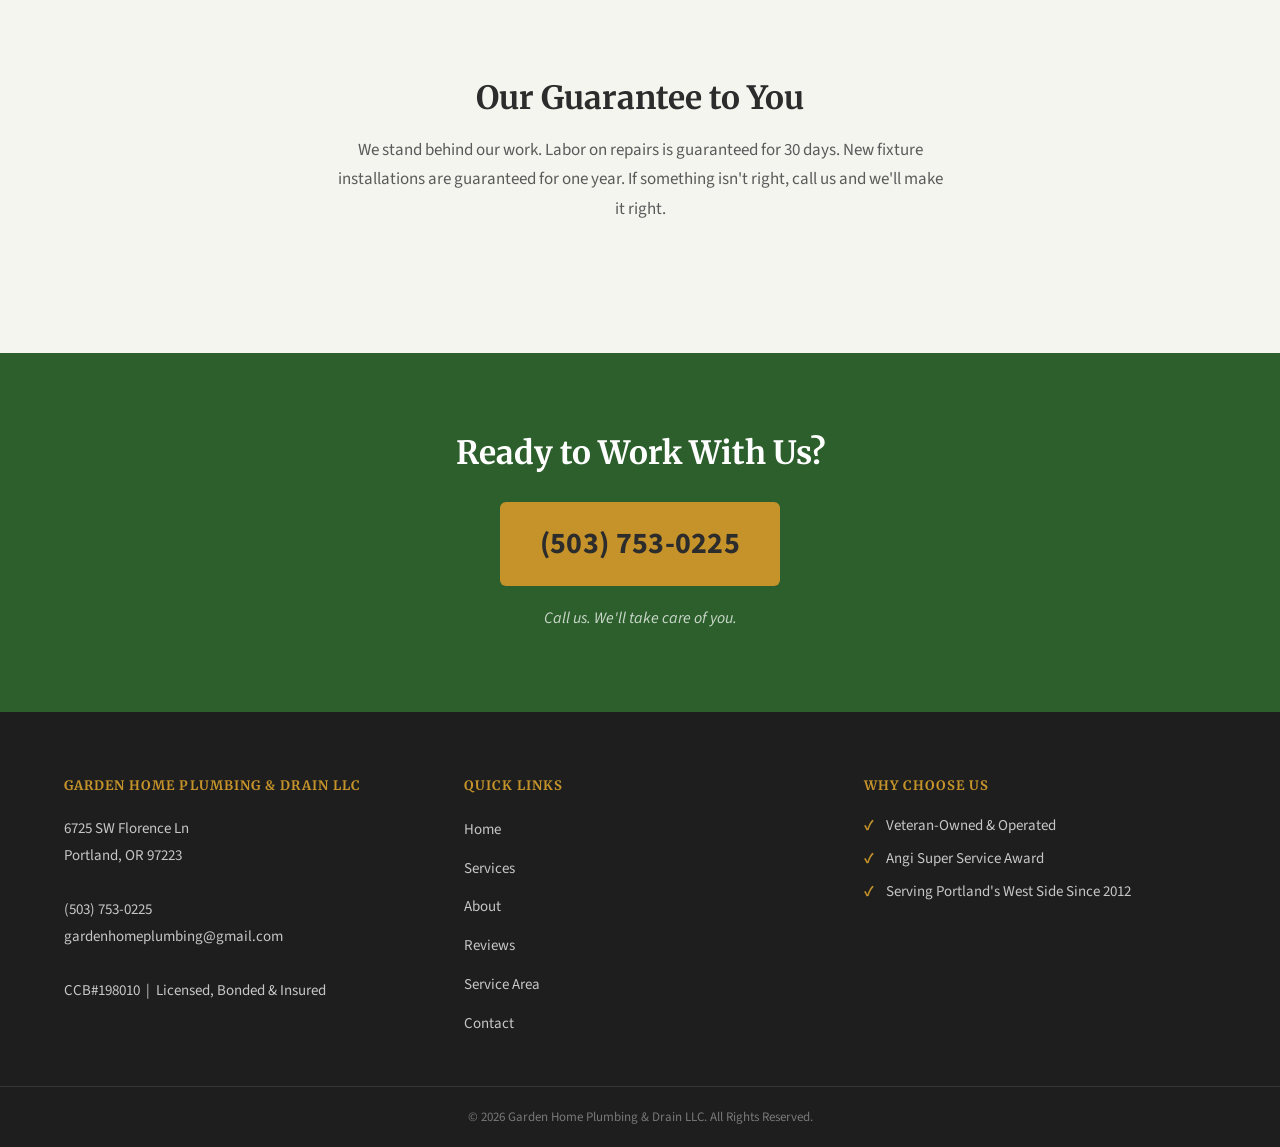
==== commit 5ff15d3d: "12-task copy pass: local voice, west side context, Angi, stat fixes index.html: rewrote two paragrap" ====
--- a/about.html
+++ b/about.html
@@ -6,7 +6,7 @@
 
   <!-- Primary Meta ============================================ -->
   <title>About Us | Veteran-Owned Portland Plumber | Garden Home Plumbing</title>
-  <meta name="description" content="Meet Derek Marsh — veteran-owned Portland plumber. 4.5 stars on Yelp, plumbing license PB1260. Serving Portland's west side since 2012.">
+  <meta name="description" content="Meet Derek Marsh — veteran-owned Portland plumber. 4.5 stars on Yelp, Angi Super Service Award, plumbing license PB1260. Serving Portland's west side since 2012.">
   <meta name="robots" content="index, follow">
   <link rel="canonical" href="https://www.gardenhomeplumbing.com/about.html">
 
@@ -14,7 +14,7 @@
   <meta property="og:type"        content="website">
   <meta property="og:site_name"   content="Garden Home Plumbing &amp; Drain LLC">
   <meta property="og:title"       content="About Us | Veteran-Owned Portland Plumber | Garden Home Plumbing">
-  <meta property="og:description" content="Meet Derek Marsh — veteran-owned Portland plumber. 4.5 stars on Yelp. Serving Portland's west side since 2012.">
+  <meta property="og:description" content="Meet Derek Marsh — veteran-owned Portland plumber. 4.5 stars on Yelp, Angi Super Service Award. Serving Portland's west side since 2012.">
   <meta property="og:url"         content="https://www.gardenhomeplumbing.com/about.html">
   <meta property="og:image"       content="https://www.gardenhomeplumbing.com/images/about-derek.jpg">
 
@@ -97,7 +97,7 @@
 
         <div class="two-col-text">
           <h2>About Derek</h2>
-          <p>Garden Home Plumbing &amp; Drain started in 2012, but Derek's plumbing experience goes back more than 20 years. After serving in the military, he built his career in the trades, earning his plumbing license and learning the craft the old-fashioned way: one job at a time.</p>
+          <p>Garden Home Plumbing &amp; Drain started in 2012, but Derek has been in the trades for over 20 years, long before he started the company. After serving in the military, he brought that same discipline to learning the plumbing trade, earned his Oregon plumbing license (PB1260), and built his reputation one job at a time.</p>
           <p>Derek handles every job personally. His customers consistently praise him for being straightforward, respectful of their homes, and thorough in his work. He doesn't cut corners and he doesn't upsell you on work you don't need.</p>
           <p>We're not trying to be the biggest plumbing company in Portland. We're trying to be the one you trust. We show up when we say we will, we're honest about what the problem is, and we charge a fair price to fix it. That's it.</p>
         </div>
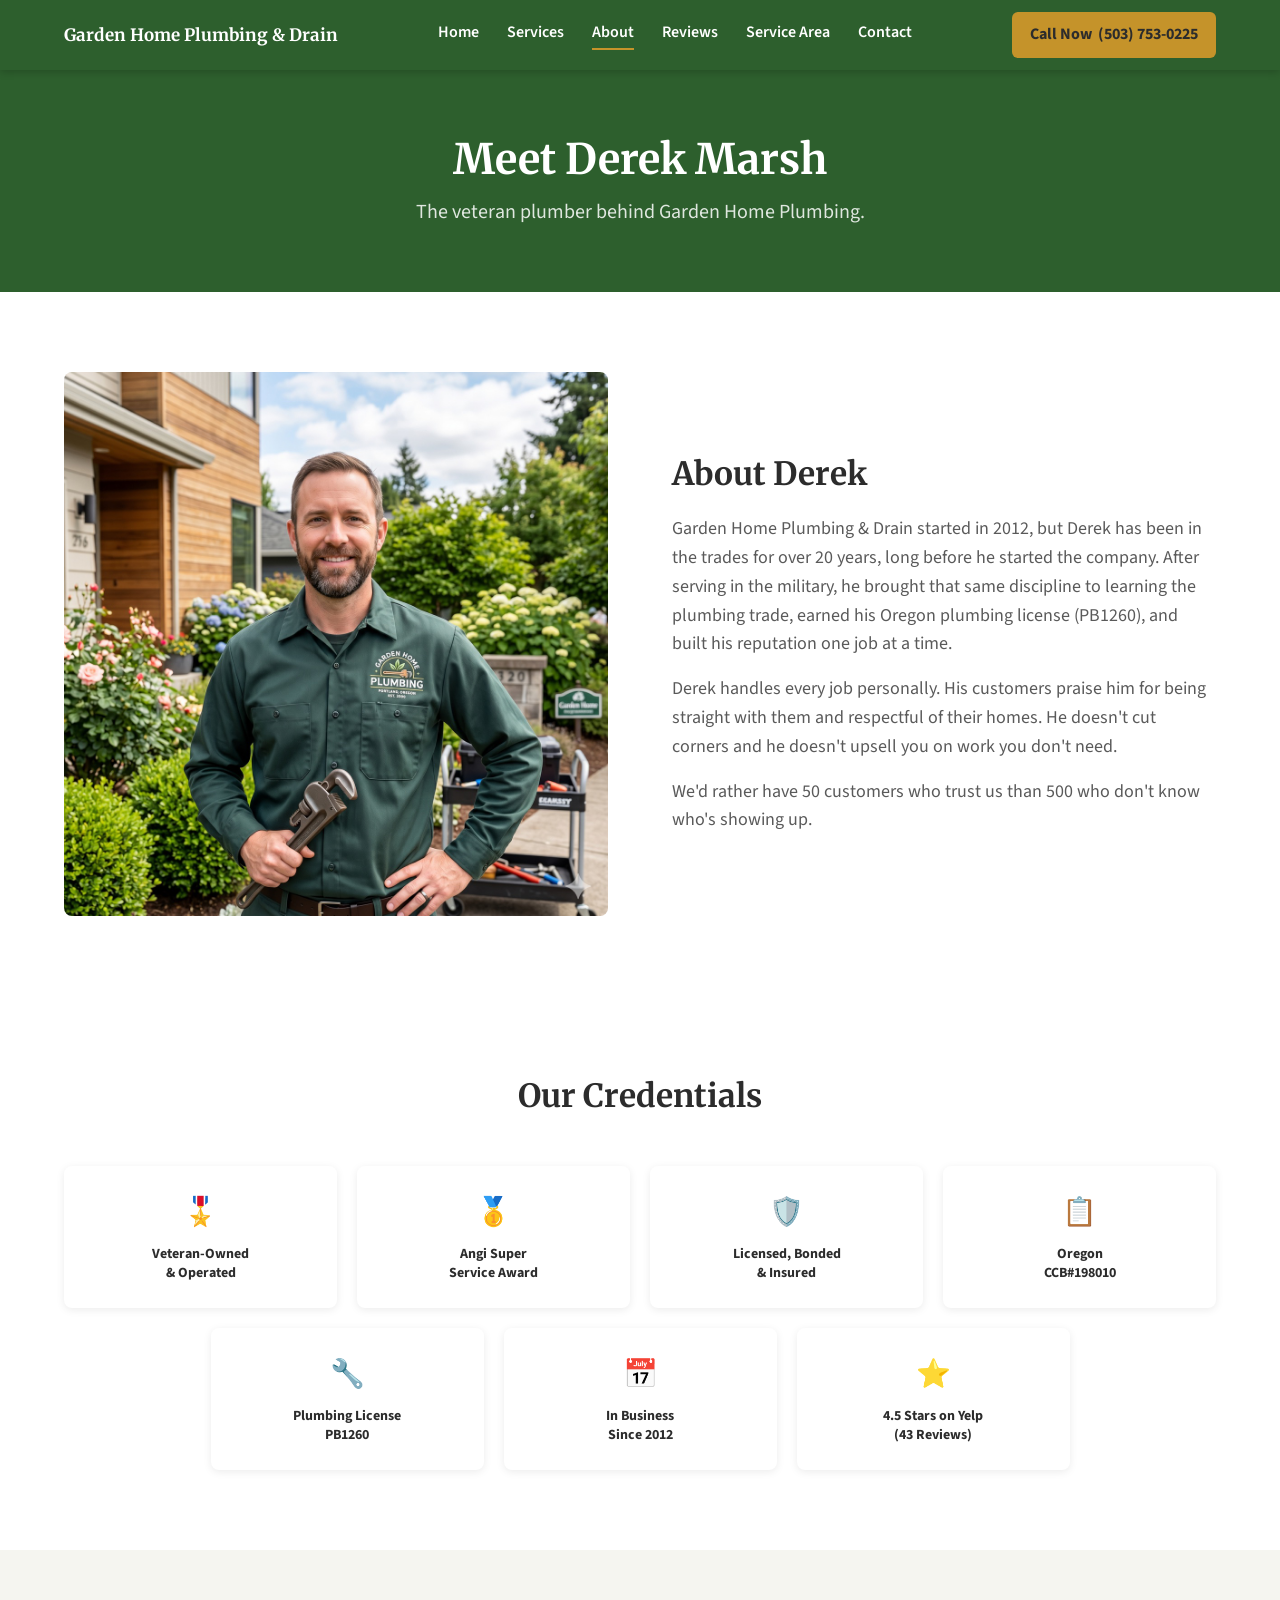
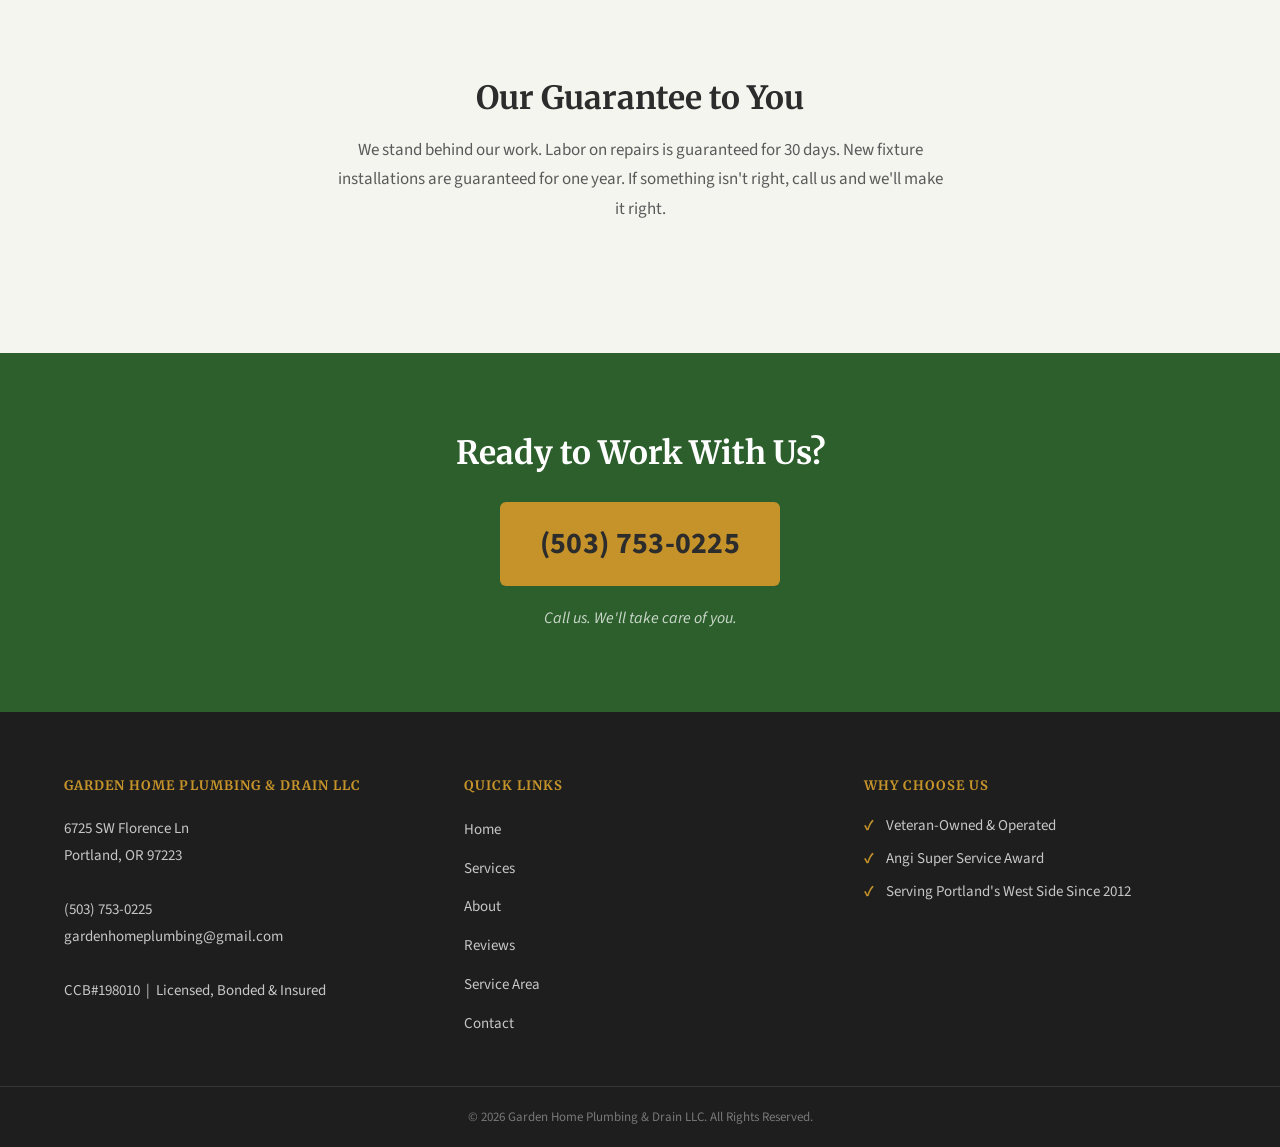
==== commit afad4cdd: "Copy tightening pass: sharper voice, shorter sentences index.html: H1 rewrite, tagline, services int" ====
--- a/about.html
+++ b/about.html
@@ -98,8 +98,8 @@
         <div class="two-col-text">
           <h2>About Derek</h2>
           <p>Garden Home Plumbing &amp; Drain started in 2012, but Derek has been in the trades for over 20 years, long before he started the company. After serving in the military, he brought that same discipline to learning the plumbing trade, earned his Oregon plumbing license (PB1260), and built his reputation one job at a time.</p>
-          <p>Derek handles every job personally. His customers consistently praise him for being straightforward, respectful of their homes, and thorough in his work. He doesn't cut corners and he doesn't upsell you on work you don't need.</p>
-          <p>We're not trying to be the biggest plumbing company in Portland. We're trying to be the one you trust. We show up when we say we will, we're honest about what the problem is, and we charge a fair price to fix it. That's it.</p>
+          <p>Derek handles every job personally. His customers praise him for being straight with them and respectful of their homes. He doesn't cut corners and he doesn't upsell you on work you don't need.</p>
+          <p>We'd rather have 50 customers who trust us than 500 who don't know who's showing up.</p>
         </div>
 
       </div>
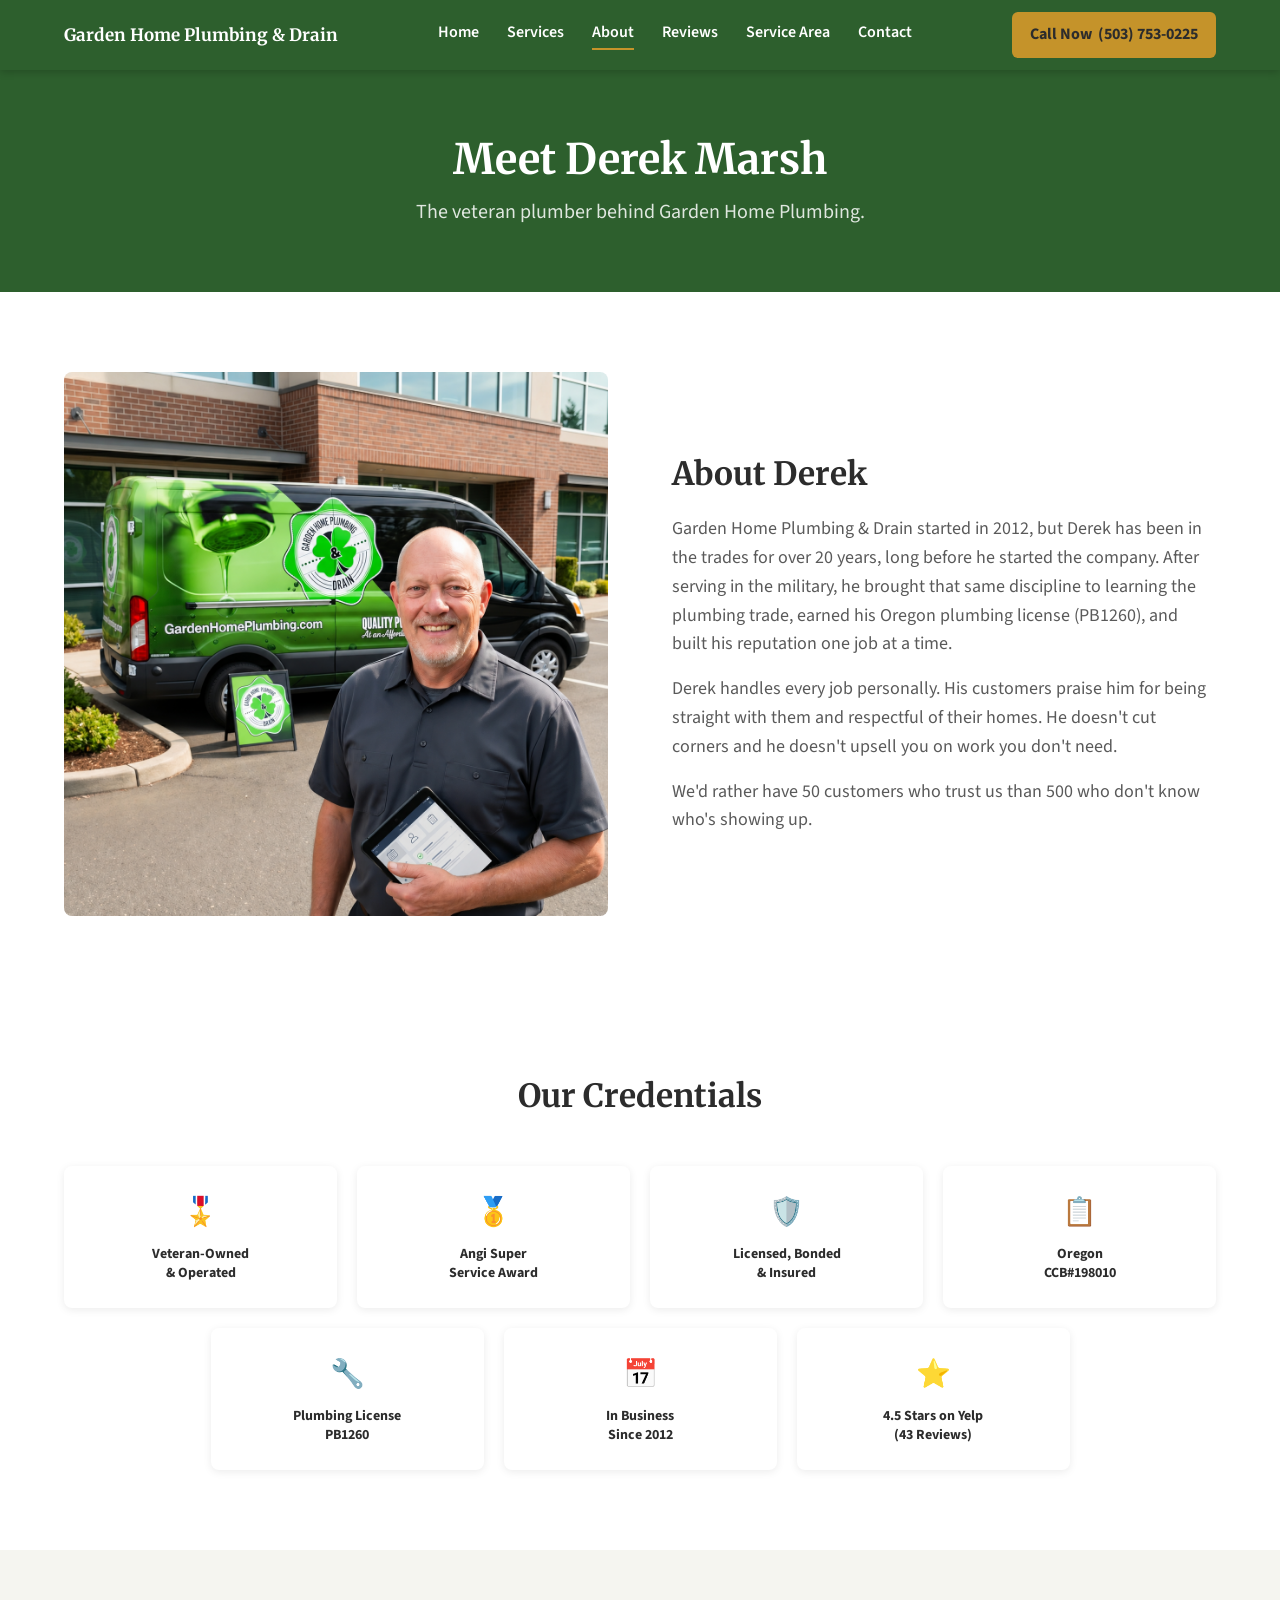
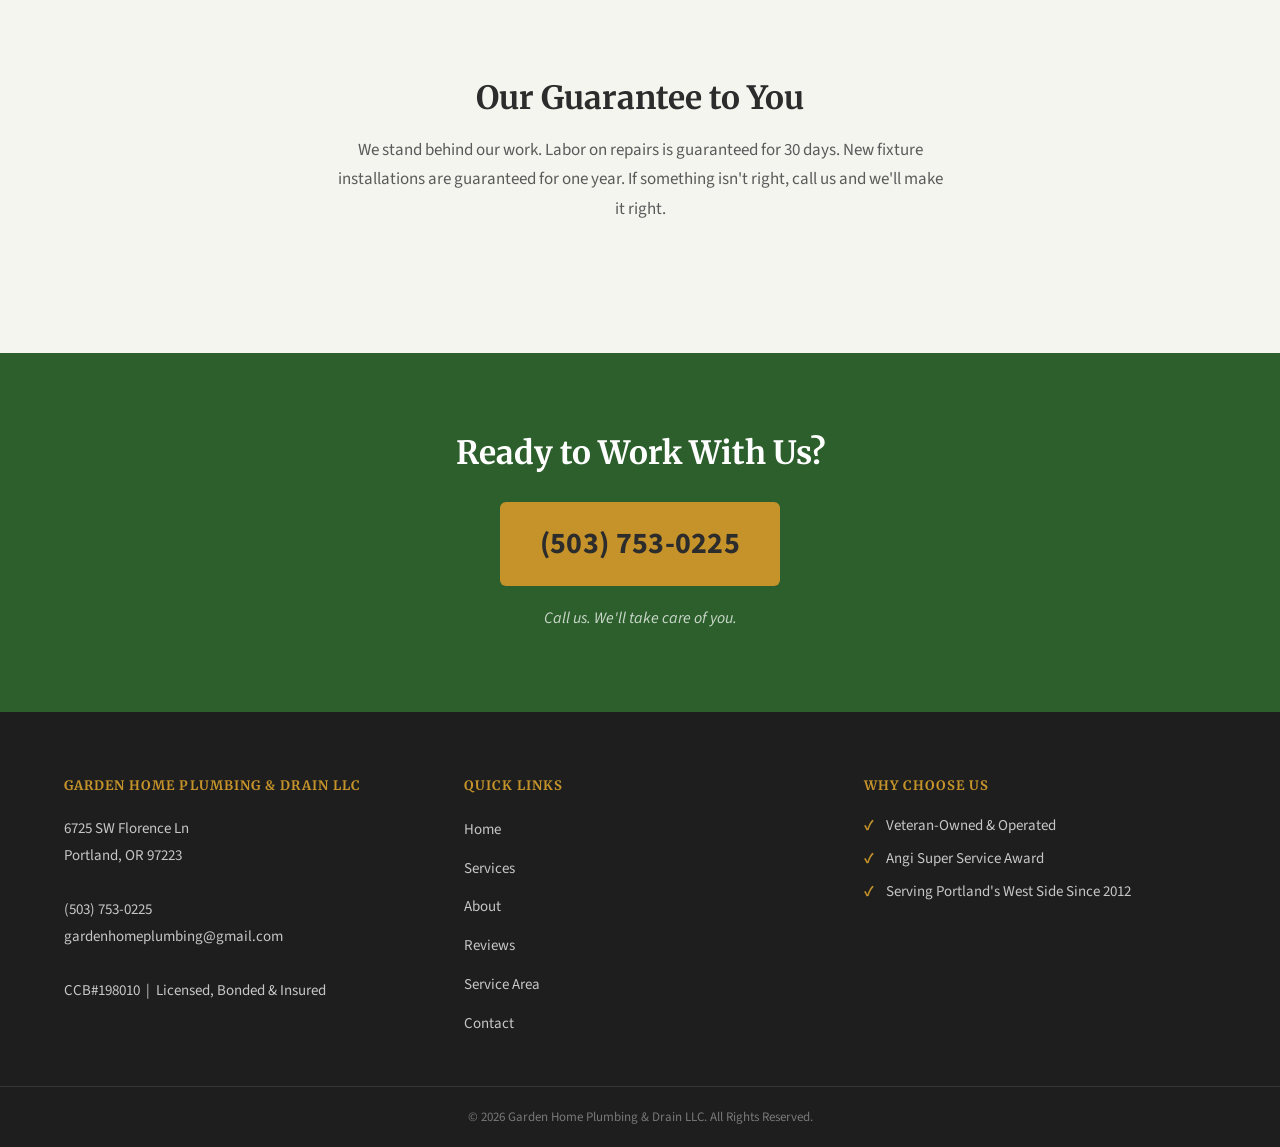
==== commit 8741312f: "Replace about-derek.jpg with new PNG portrait (van + tablet photo) Co-Authored-By: Claude Sonnet 4.6" ====
--- a/about.html
+++ b/about.html
@@ -16,7 +16,7 @@
   <meta property="og:title"       content="About Us | Veteran-Owned Portland Plumber | Garden Home Plumbing">
   <meta property="og:description" content="Meet Derek Marsh — veteran-owned Portland plumber. 4.5 stars on Yelp, Angi Super Service Award. Serving Portland's west side since 2012.">
   <meta property="og:url"         content="https://www.gardenhomeplumbing.com/about.html">
-  <meta property="og:image"       content="https://www.gardenhomeplumbing.com/images/about-derek.jpg">
+  <meta property="og:image"       content="https://www.gardenhomeplumbing.com/images/about-derek.png">
 
   <!-- LocalBusiness Schema ==================================== -->
   <script type="application/ld+json">
@@ -93,7 +93,7 @@
     <div class="container">
       <div class="two-col">
 
-        <img src="images/about-derek.jpg" alt="Derek Marsh, owner of Garden Home Plumbing &amp; Drain" class="photo photo--square" loading="lazy">
+        <img src="images/about-derek.png" alt="Derek Marsh, owner of Garden Home Plumbing &amp; Drain" class="photo photo--square" loading="lazy">
 
         <div class="two-col-text">
           <h2>About Derek</h2>
